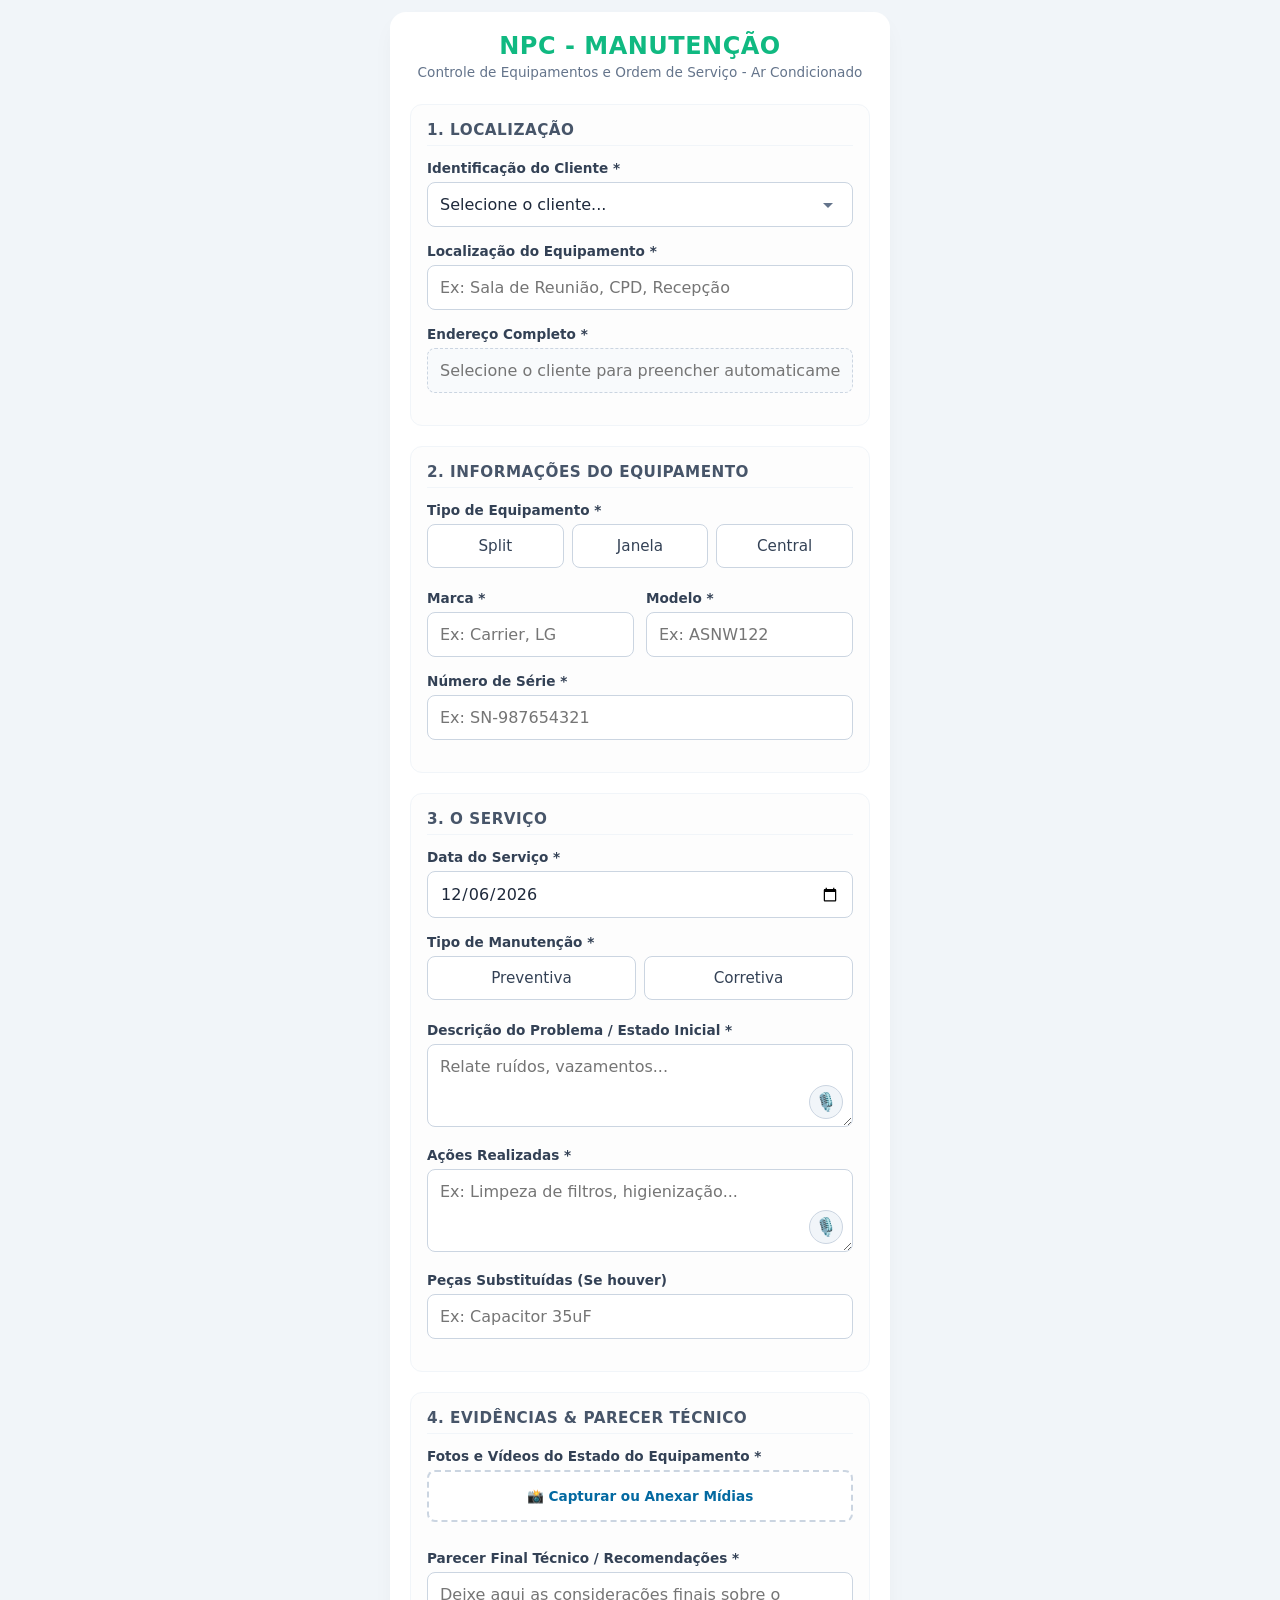
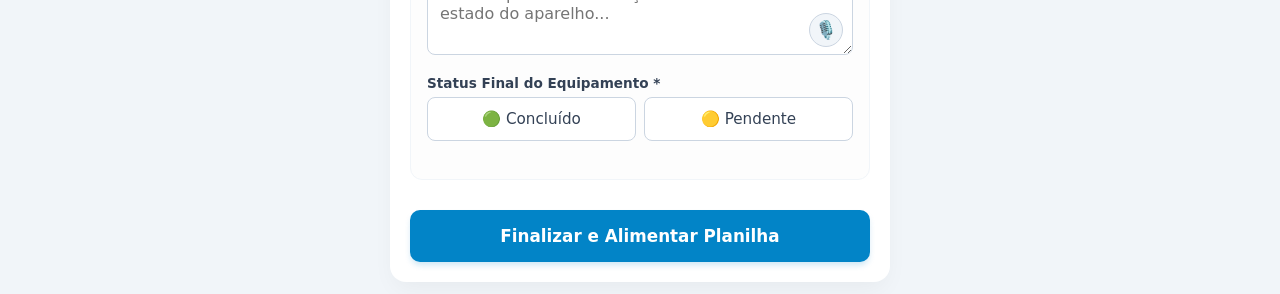
==== index.html @ de0bb4fc "Add files via upload" ====
<!DOCTYPE html>
<html lang="pt-BR">
<head>
    <meta charset="UTF-8">
    <meta name="viewport" content="width=device-width, initial-scale=1.0">
    <title>NPC - MANUTENÇÃO</title>
    <link rel="stylesheet" href="style.css">
</head>
<body>
    <div class="app-container">
        <header>
            <h1>NPC - MANUTENÇÃO</h1>
            <p>Controle de Equipamentos e Ordem de Serviço - Ar Condicionado</p>
        </header>

        <form id="form-manutencao" novalidate>
            
            <div class="form-section">
                <h2>1. Localização</h2>
                
                <div class="input-group">
                    <label for="cliente">Identificação do Cliente *</label>
                    <select id="cliente" required>
                        <option value="" disabled selected>Selecione o cliente...</option>
                        <option value="MATRIZ">MATRIZ</option>
                        <option value="LIFE">LIFE</option>
                        <option value="SUL">SUL</option>
                    </select>
                    <span class="error-message">Por favor, selecione uma das opções de cliente.</span>
                </div>

                <div class="input-group">
                    <label for="localizacao_aparelho">Localização do Equipamento *</label>
                    <input type="text" id="localizacao_aparelho" required placeholder="Ex: Sala de Reunião, CPD, Recepção">
                    <span class="error-message">Informe onde o equipamento está instalado.</span>
                </div>

                <div class="input-group">
                    <label for="endereco">Endereço Completo *</label>
                    <input type="text" id="endereco" required readonly placeholder="Selecione o cliente para preencher automaticamente">
                </div>
            </div>

            <div class="form-section">
                <h2>2. Informações do Equipamento</h2>

                <div class="input-group">
                    <label>Tipo de Equipamento *</label>
                    <div class="radio-tile-group">
                        <label class="radio-tile">
                            <input type="radio" name="tipo_equipamento" value="Split" required>
                            <span class="radio-label">Split</span>
                        </label>
                        <label class="radio-tile">
                            <input type="radio" name="tipo_equipamento" value="Janela">
                            <span class="radio-label">Janela</span>
                        </label>
                        <label class="radio-tile">
                            <input type="radio" name="tipo_equipamento" value="Central">
                            <span class="radio-label">Central</span>
                        </label>
                    </div>
                </div>

                <div class="form-row">
                    <div class="input-group">
                        <label for="marca">Marca *</label>
                        <input type="text" id="marca" required placeholder="Ex: Carrier, LG">
                    </div>
                    <div class="input-group">
                        <label for="modelo">Modelo *</label>
                        <input type="text" id="modelo" required placeholder="Ex: ASNW122">
                    </div>
                </div>

                <div class="input-group">
                    <label for="numero_serie">Número de Série *</label>
                    <input type="text" id="numero_serie" required placeholder="Ex: SN-987654321">
                </div>
            </div>

            <div class="form-section">
                <h2>3. O Serviço</h2>

                <div class="form-row">
                    <div class="input-group">
                        <label for="data_manutencao">Data do Serviço *</label>
                        <input type="date" id="data_manutencao" required>
                    </div>
                </div>

                <div class="input-group">
                    <label>Tipo de Manutenção *</label>
                    <div class="radio-tile-group">
                        <label class="radio-tile">
                            <input type="radio" name="tipo_manutencao" value="Preventiva" required>
                            <span class="radio-label">Preventiva</span>
                        </label>
                        <label class="radio-tile">
                            <input type="radio" name="tipo_manutencao" value="Corretiva">
                            <span class="radio-label">Corretiva</span>
                        </label>
                    </div>
                </div>

                <div class="input-group">
                    <label for="descricao_problema">Descrição do Problema / Estado Inicial *</label>
                    <div class="textarea-voice-wrapper">
                        <textarea id="descricao_problema" rows="3" required placeholder="Relate ruídos, vazamentos..."></textarea>
                        <button type="button" class="btn-voice" data-target="descricao_problema" title="Digitar por voz">🎙️</button>
                    </div>
                </div>

                <div class="input-group">
                    <label for="acoes_realizadas">Ações Realizadas *</label>
                    <div class="textarea-voice-wrapper">
                        <textarea id="acoes_realizadas" rows="3" required placeholder="Ex: Limpeza de filtros, higienização..."></textarea>
                        <button type="button" class="btn-voice" data-target="acoes_realizadas" title="Digitar por voz">🎙️</button>
                    </div>
                </div>

                <div class="input-group">
                    <label for="pecas_substituidas">Peças Substituídas (Se houver)</label>
                    <input type="text" id="pecas_substituidas" placeholder="Ex: Capacitor 35uF">
                </div>
            </div>

            <div class="form-section">
                <h2>4. Evidências & Parecer Técnico</h2>

                <div class="input-group">
                    <label>Fotos e Vídeos do Estado do Equipamento *</label>
                    <div class="upload-container">
                        <label for="arquivos_midia" class="btn-upload-design">
                            <span>📸 Capturar ou Anexar Mídias</span>
                        </label>
                        <input type="file" id="arquivos_midia" accept="image/*,video/*" multiple class="hidden">
                    </div>
                    <div id="galeria-preview" class="grid-galeria"></div>
                </div>

                <div class="input-group">
                    <label for="parecer_final">Parecer Final Técnico / Recomendações *</label>
                    <div class="textarea-voice-wrapper">
                        <textarea id="parecer_final" rows="3" required placeholder="Deixe aqui as considerações finais sobre o estado do aparelho..."></textarea>
                        <button type="button" class="btn-voice" data-target="parecer_final" title="Digitar por voz">🎙️</button>
                    </div>
                </div>

                <div class="input-group">
                    <label>Status Final do Equipamento *</label>
                    <div class="radio-tile-group">
                        <label class="radio-tile status-concluido">
                            <input type="radio" name="status_servico" value="Concluido" required>
                            <span class="radio-label">🟢 Concluído</span>
                        </label>
                        <label class="radio-tile status-pendente">
                            <input type="radio" name="status_servico" value="Pendente">
                            <span class="radio-label">🟡 Pendente</span>
                        </label>
                    </div>
                </div>
            </div>

            <button type="submit" class="btn-submit" id="btn-finalizar">Finalizar e Alimentar Planilha</button>
        </form>
    </div>

    <script src="script.js"></script>
</body>
</html>
---- style.css ----
:root {
    --primary: #0284c7;
    --primary-dark: #0369a1;
    --bg-app: #f1f5f9;
    --bg-card: #ffffff;
    --text-main: #1e293b;
    --text-muted: #64748b;
    --border: #cbd5e1;
    --error: #ef4444;
    --success: #22c55e;
    --warning: #eab308;
}

* {
    box-sizing: border-box;
    margin: 0;
    padding: 0;
    font-family: -apple-system, system-ui, sans-serif;
}

body {
    background-color: var(--bg-app);
    color: var(--text-main);
    padding: 12px;
    display: flex;
    justify-content: center;
}

.app-container {
    width: 100%;
    max-width: 500px;
    background: var(--bg-card);
    border-radius: 16px;
    padding: 20px;
    box-shadow: 0 10px 25px -5px rgba(0, 0, 0, 0.05);
}

header {
    margin-bottom: 24px;
    text-align: center;
}

header h1 {
    font-size: 1.5rem;
    color: #10b981; /* Verde menta/esmeralda conforme logo do app */
    font-weight: bold;
    letter-spacing: 0.5px;
}

header p {
    font-size: 0.85rem;
    color: var(--text-muted);
    margin-top: 4px;
}

.form-section {
    background: #fdfdfd;
    border: 1px solid #f1f5f9;
    border-radius: 12px;
    padding: 16px;
    margin-bottom: 20px;
    box-shadow: inset 0 0 2px rgba(0,0,0,0.01);
}

.form-section h2 {
    font-size: 0.95rem;
    text-transform: uppercase;
    letter-spacing: 0.5px;
    color: #475569;
    margin-bottom: 14px;
    border-bottom: 1px solid #f1f5f9;
    padding-bottom: 6px;
}

.media-sub-section {
    margin-top: 15px;
    padding: 12px;
    background: #f8fafc;
    border-radius: 8px;
    border: 1px solid #e2e8f0;
}

.input-group {
    margin-bottom: 16px;
    position: relative;
}

.form-row {
    display: flex;
    gap: 12px;
}

.form-row .input-group {
    flex: 1;
}

label {
    display: block;
    font-size: 0.85rem;
    font-weight: 600;
    margin-bottom: 6px;
    color: #334155;
}

input[type="text"], input[type="date"], textarea, select {
    width: 100%;
    padding: 12px;
    border: 1.5px solid var(--border);
    border-radius: 8px;
    font-size: 1rem;
    color: var(--text-main);
    background: #fff;
    transition: all 0.2s;
}

input:focus, textarea:focus, select:focus {
    outline: none;
    border-color: var(--primary);
    box-shadow: 0 0 0 3px rgba(2, 132, 199, 0.15);
}

/* Estilização limpa do Dropdown (Select) */
select {
    appearance: none;
    -webkit-appearance: none;
    -moz-appearance: none;
    background-image: url("data:image/svg+xml;utf8,<svg fill='%2364748b' height='24' viewBox='0 0 24 24' width='24' xmlns='http://www.w3.org/2000/svg'><path d='M7 10l5 5 5-5z'/></svg>");
    background-repeat: no-repeat;
    background-position: right 12px center;
    cursor: pointer;
}

/* Campo Especial de Endereço Automático */
#endereco[readonly] {
    background-color: #f8fafc;
    color: #64748b;
    cursor: not-allowed;
    border-style: dashed;
}

/* Caixa com botão de voz embutido */
.textarea-voice-wrapper {
    position: relative;
    width: 100%;
}

.textarea-voice-wrapper textarea {
    padding-right: 45px;
}

.btn-voice {
    position: absolute;
    right: 10px;
    bottom: 12px;
    background: #f1f5f9;
    border: 1px solid var(--border);
    border-radius: 50%;
    width: 34px;
    height: 34px;
    display: flex;
    align-items: center;
    justify-content: center;
    cursor: pointer;
    font-size: 1.1rem;
    transition: all 0.2s;
}

.btn-voice.listening {
    background: var(--error);
    color: white;
    animation: pulse 1.5s infinite;
    border-color: var(--error);
}

@keyframes pulse {
    0% { transform: scale(1); box-shadow: 0 0 0 0 rgba(239, 68, 68, 0.4); }
    70% { transform: scale(1.05); box-shadow: 0 0 0 6px rgba(239, 68, 68, 0); }
    100% { transform: scale(1); box-shadow: 0 0 0 0 rgba(239, 68, 68, 0); }
}

/* Radio Tiles Mobile (Grid Quadrada) */
.radio-tile-group {
    display: flex;
    gap: 8px;
    width: 100%;
}

.radio-tile {
    position: relative;
    flex: 1;
    cursor: pointer;
}

.radio-tile input {
    position: absolute;
    opacity: 0;
}

.radio-label {
    display: flex;
    align-items: center;
    justify-content: center;
    padding: 12px;
    border: 1.5px solid var(--border);
    border-radius: 8px;
    font-size: 0.95rem;
    font-weight: 500;
    text-align: center;
    background: white;
    transition: all 0.2s;
}

.radio-tile input:checked + .radio-label {
    background: rgba(2, 132, 199, 0.08);
    border-color: var(--primary);
    color: var(--primary-dark);
    font-weight: 600;
}

.status-concluido input:checked + .radio-label {
    background: rgba(34, 197, 94, 0.1);
    border-color: var(--success);
    color: #166534;
}

.status-pendente input:checked + .radio-label {
    background: rgba(234, 179, 8, 0.1);
    border-color: var(--warning);
    color: #854d0e;
}

/* Controles de Áudio do Relato Geral */
.audio-controls {
    display: flex;
    gap: 8px;
}

.btn-media {
    flex: 1;
    padding: 10px;
    border: none;
    border-radius: 6px;
    font-weight: 600;
    cursor: pointer;
}

.btn-media-primary { background: #e2e8f0; color: #334155; }
.btn-media-danger { background: #fef2f2; color: var(--error); }
.btn-media:disabled { opacity: 0.4; cursor: not-allowed; }

/* Galeria de Evidências */
.btn-upload-design {
    display: block;
    width: 100%;
    padding: 16px;
    background: #fff;
    border: 2px dashed var(--border);
    border-radius: 8px;
    text-align: center;
    cursor: pointer;
    font-weight: 600;
    color: var(--primary-dark);
}

.grid-galeria {
    display: grid;
    grid-template-columns: repeat(3, 1fr);
    gap: 8px;
    margin-top: 12px;
}

.item-midia-preview {
    position: relative;
    aspect-ratio: 1;
    border-radius: 6px;
    overflow: hidden;
    border: 1px solid var(--border);
    background: #000;
}

.item-midia-preview img, .item-midia-preview video {
    width: 100%;
    height: 100%;
    object-fit: cover;
}

.btn-remover-midia {
    position: absolute;
    top: 4px;
    right: 4px;
    background: rgba(239, 68, 68, 0.9);
    color: white;
    border: none;
    border-radius: 50%;
    width: 20px;
    height: 20px;
    font-size: 0.7rem;
    cursor: pointer;
    display: flex;
    align-items: center;
    justify-content: center;
}

/* Ocultação e Controle de Erros */
.hidden { display: none !important; }

.preview-box {
    margin-top: 10px;
    background: white;
    padding: 8px;
    border-radius: 6px;
    border: 1px solid var(--border);
}

.preview-box p { font-size: 0.75rem; color: var(--text-muted); margin-bottom: 4px; }
audio { width: 100%; }

.input-group.invalid input, .input-group.invalid textarea, .input-group.invalid select { border-color: var(--error); }
.input-group.invalid .radio-label, .input-group.invalid .btn-upload-design { border-color: var(--error); }
.error-message { display: none; color: var(--error); font-size: 0.75rem; margin-top: 4px; font-weight: 500; }
.input-group.invalid .error-message { display: block; }

/* Botão Concluir */
.btn-submit {
    width: 100%;
    padding: 16px;
    background: var(--primary);
    color: white;
    border: none;
    border-radius: 10px;
    font-size: 1.05rem;
    font-weight: bold;
    cursor: pointer;
    box-shadow: 0 4px 6px -1px rgba(2, 132, 199, 0.2);
    margin-top: 10px;
}

.btn-submit:active { background: var(--primary-dark); }
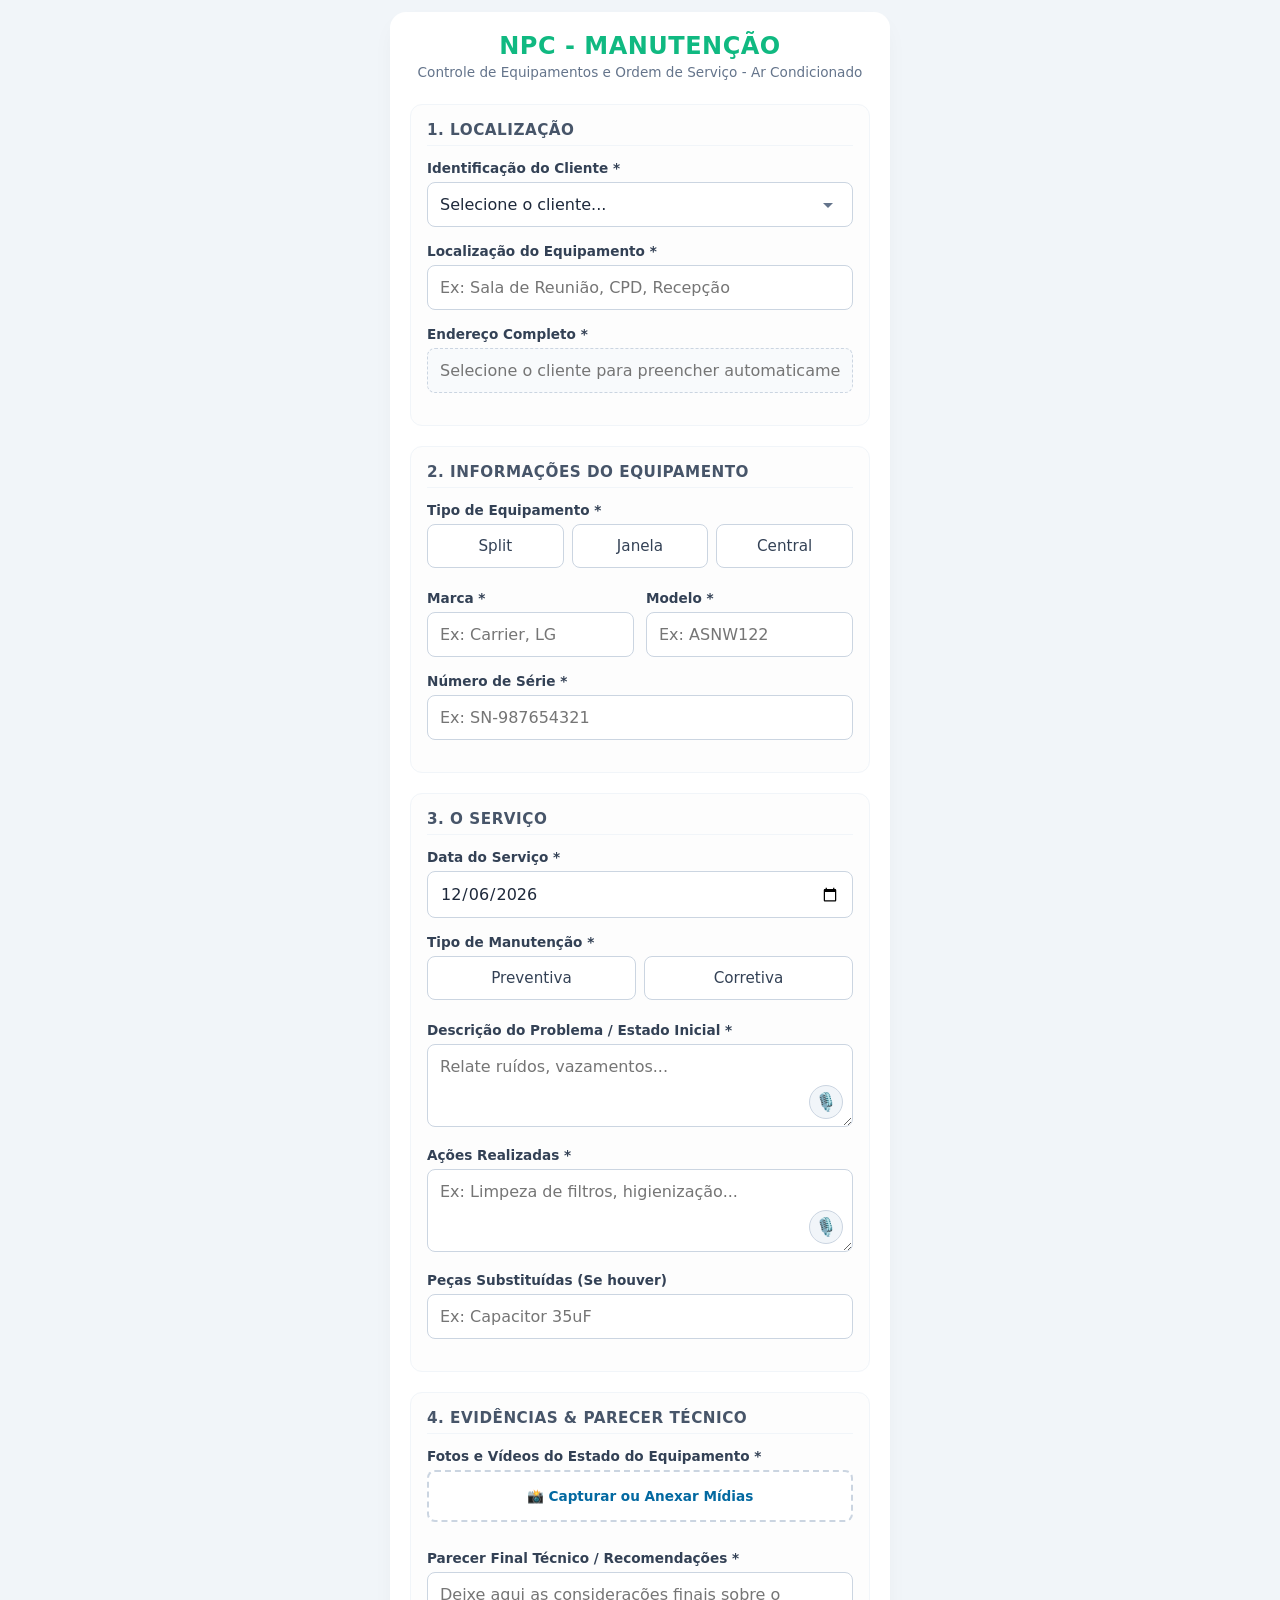
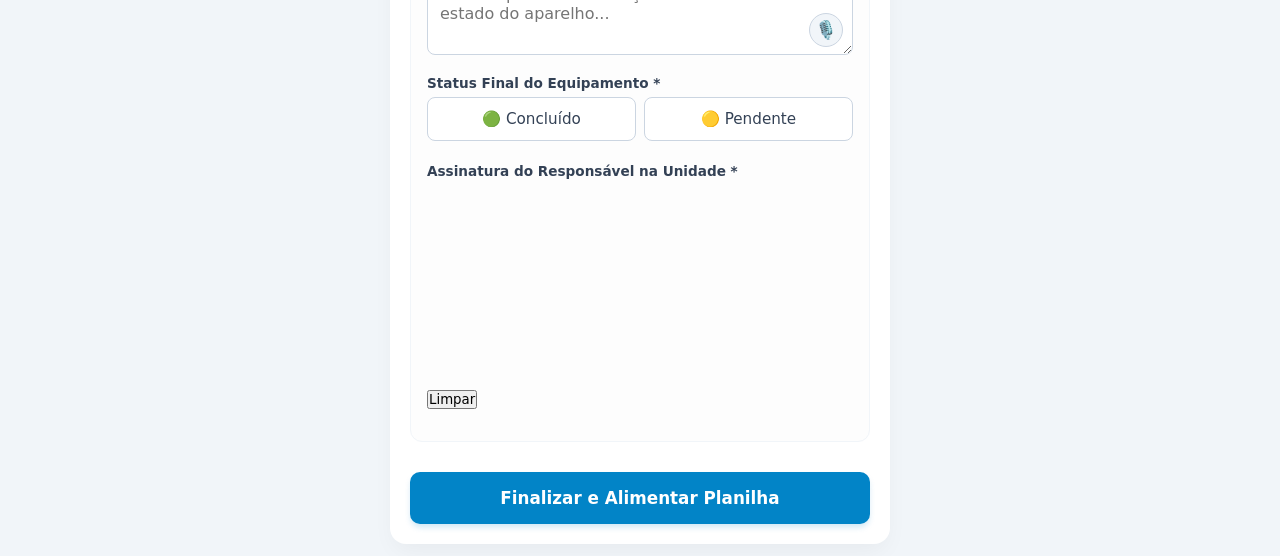
==== commit 738dbec2: "Update index.html" ====
--- a/index.html
+++ b/index.html
@@ -74,7 +74,7 @@
                 </div>
 
                 <div class="input-group">
-                    <label for="numero_serie">Número de Série *</label>
+                    <label Disorder for="numero_serie">Número de Série *</label>
                     <input type="text" id="numero_serie" required placeholder="Ex: SN-987654321">
                 </div>
             </div>
@@ -160,6 +160,16 @@
                         </label>
                     </div>
                 </div>
+
+                <div class="input-group">
+                    <label>Assinatura do Responsável na Unidade *</label>
+                    <div class="signature-container">
+                        <canvas id="canvas-assinatura" width="500" height="200"></canvas>
+                        <button type="button" id="btn-limpar-assinatura">Limpar</button>
+                    </div>
+                    <input type="hidden" id="assinatura_base64" name="assinatura_base64" required>
+                    <span class="error-message" id="erro-assinatura" style="display:none; color: var(--error);">Por favor, colha a assinatura do responsável.</span>
+                </div>
             </div>
 
             <button type="submit" class="btn-submit" id="btn-finalizar">Finalizar e Alimentar Planilha</button>
@@ -168,4 +178,4 @@
 
     <script src="script.js"></script>
 </body>
-</html>+</html>
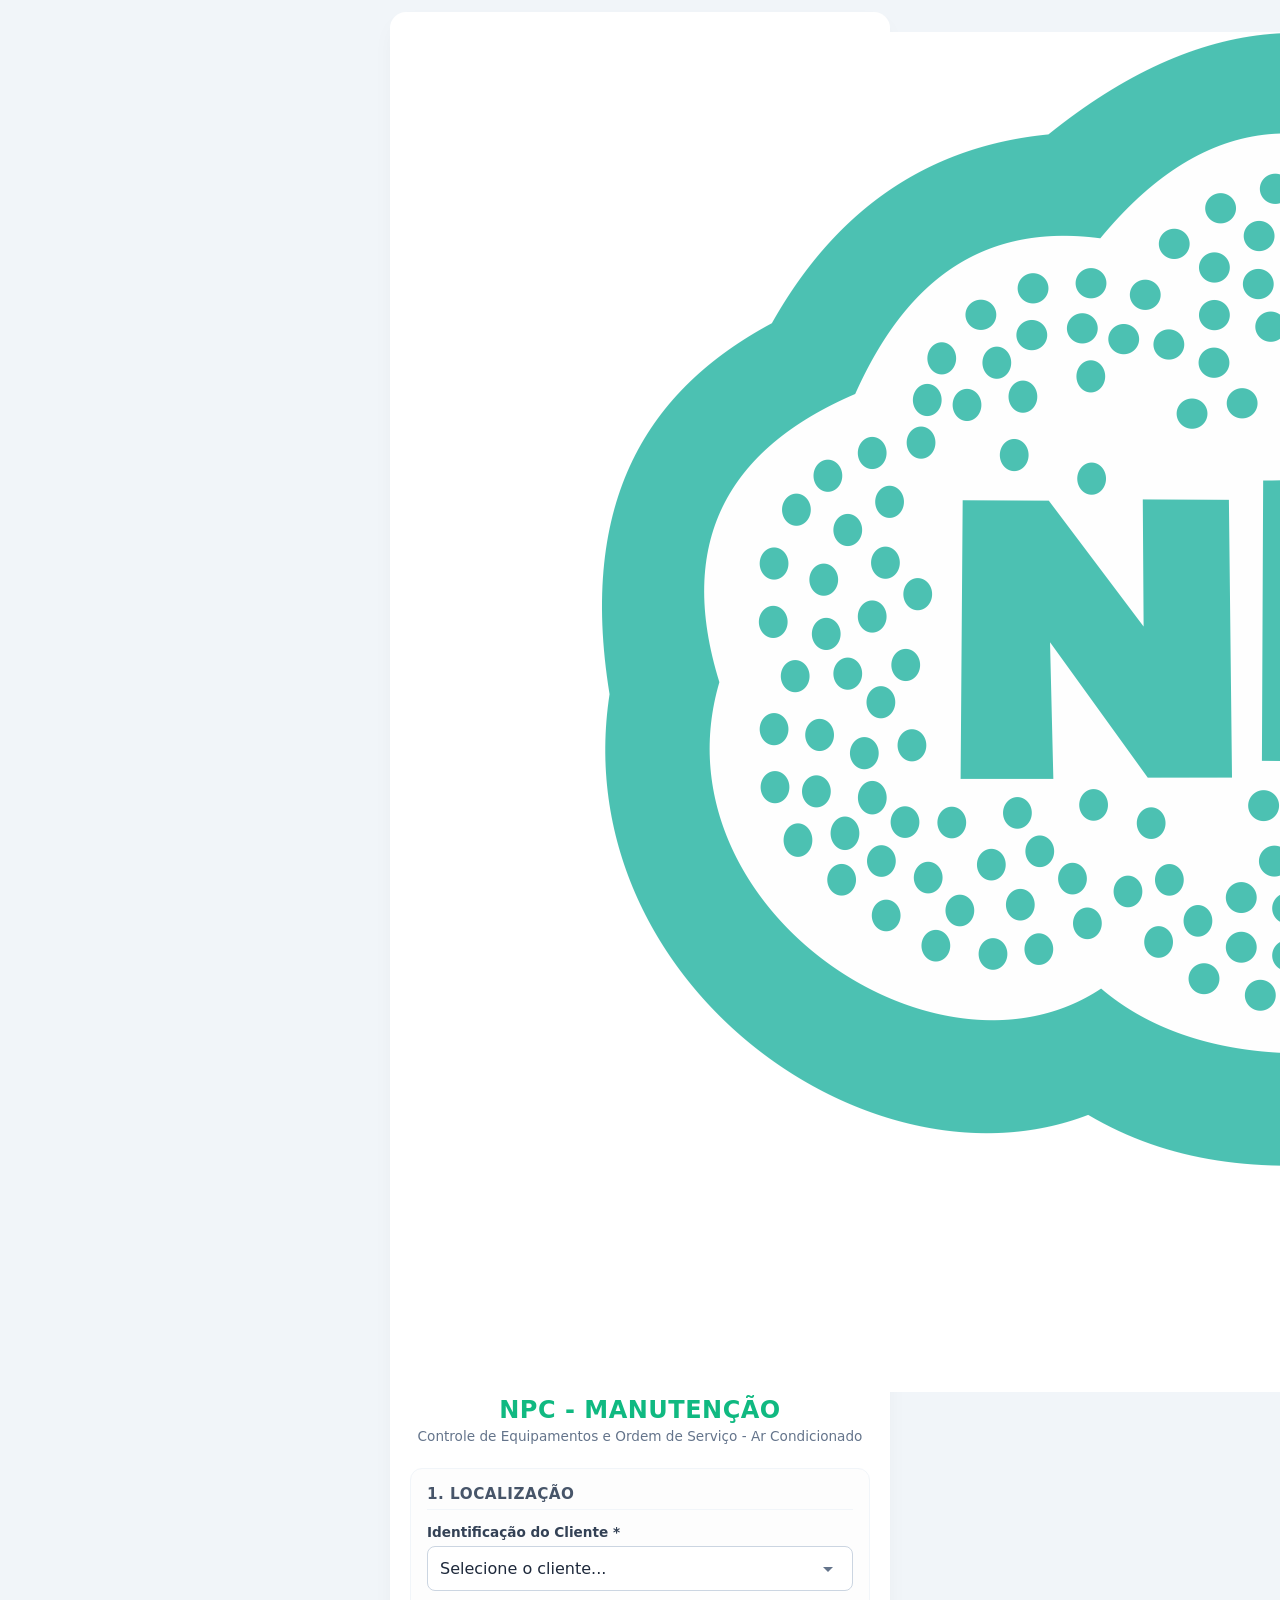
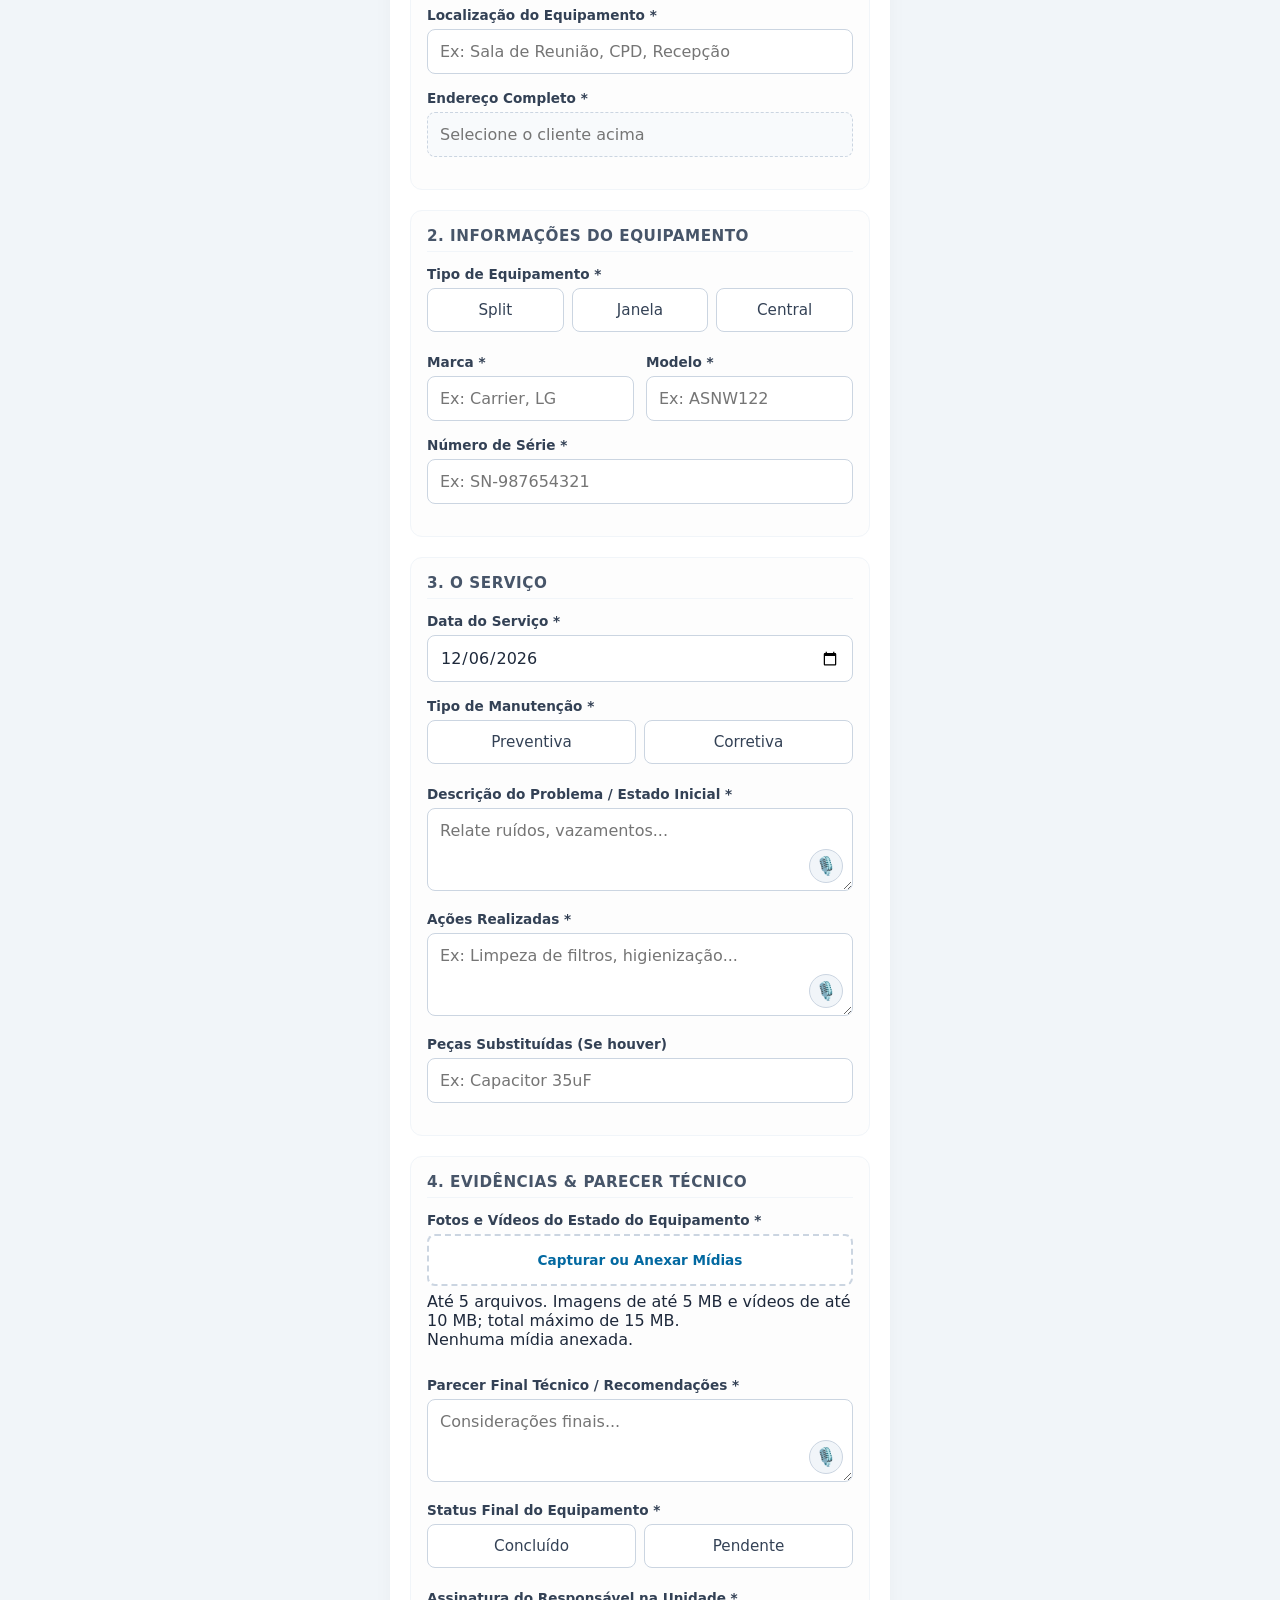
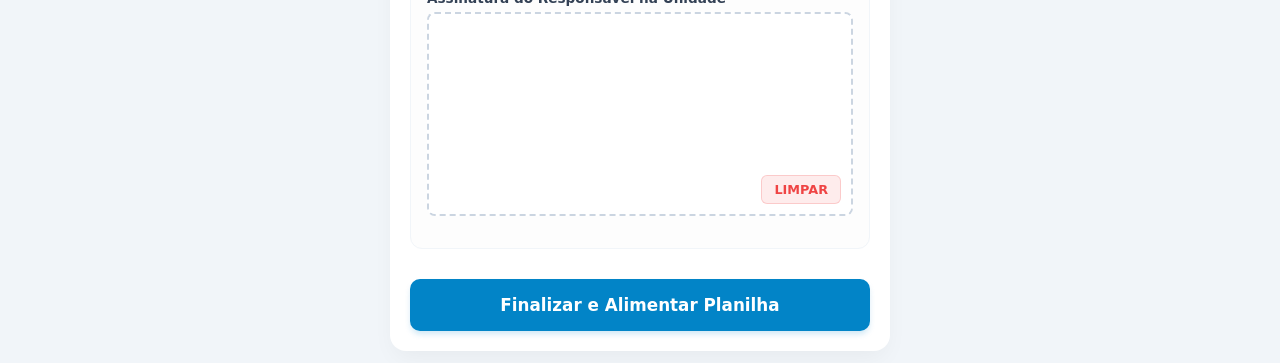
==== commit debf3b26: "Update index.html" ====
--- a/index.html
+++ b/index.html
@@ -9,43 +9,46 @@
 <body>
     <div class="app-container">
         <header>
+            <img class="brand-logo" src="logo-marca.png" alt="NPC Neuropsicocentro">
             <h1>NPC - MANUTENÇÃO</h1>
             <p>Controle de Equipamentos e Ordem de Serviço - Ar Condicionado</p>
         </header>
 
         <form id="form-manutencao" novalidate>
             
-            <div class="form-section">
-                <h2>1. Localização</h2>
+            <!-- SEÇÃO 1: LOCALIZAÇÃO -->
+            <div class="form-section">
+                <h2>1. LOCALIZAÇÃO</h2>
                 
                 <div class="input-group">
-                    <label for="cliente">Identificação do Cliente *</label>
-                    <select id="cliente" required>
+                    <label for="cliente">Identificação do Cliente <span class="required">*</span></label>
+                    <select id="cliente" name="cliente" required>
                         <option value="" disabled selected>Selecione o cliente...</option>
                         <option value="MATRIZ">MATRIZ</option>
                         <option value="LIFE">LIFE</option>
                         <option value="SUL">SUL</option>
                     </select>
-                    <span class="error-message">Por favor, selecione uma das opções de cliente.</span>
-                </div>
-
-                <div class="input-group">
-                    <label for="localizacao_aparelho">Localização do Equipamento *</label>
-                    <input type="text" id="localizacao_aparelho" required placeholder="Ex: Sala de Reunião, CPD, Recepção">
-                    <span class="error-message">Informe onde o equipamento está instalado.</span>
-                </div>
-
-                <div class="input-group">
-                    <label for="endereco">Endereço Completo *</label>
-                    <input type="text" id="endereco" required readonly placeholder="Selecione o cliente para preencher automaticamente">
-                </div>
-            </div>
-
-            <div class="form-section">
-                <h2>2. Informações do Equipamento</h2>
-
-                <div class="input-group">
-                    <label>Tipo de Equipamento *</label>
+                    <span class="error-message">Selecione o cliente.</span>
+                </div>
+
+                <div class="input-group">
+                    <label for="localizacao_aparelho">Localização do Equipamento <span class="required">*</span></label>
+                    <input type="text" id="localizacao_aparelho" name="localizacao_aparelho" required maxlength="120" placeholder="Ex: Sala de Reunião, CPD, Recepção">
+                    <span class="error-message">Informe a localização interna.</span>
+                </div>
+
+                <div class="input-group">
+                    <label for="endereco">Endereço Completo <span class="required">*</span></label>
+                    <input type="text" id="endereco" name="endereco" required readonly placeholder="Selecione o cliente acima">
+                </div>
+            </div>
+
+            <!-- SEÇÃO 2: INFORMAÇÕES DO EQUIPAMENTO -->
+            <div class="form-section">
+                <h2>2. INFORMAÇÕES DO EQUIPAMENTO</h2>
+
+                <div class="input-group">
+                    <label>Tipo de Equipamento <span class="required">*</span></label>
                     <div class="radio-tile-group">
                         <label class="radio-tile">
                             <input type="radio" name="tipo_equipamento" value="Split" required>
@@ -60,37 +63,41 @@
                             <span class="radio-label">Central</span>
                         </label>
                     </div>
+                    <span class="error-message">Selecione o tipo.</span>
                 </div>
 
                 <div class="form-row">
                     <div class="input-group">
-                        <label for="marca">Marca *</label>
-                        <input type="text" id="marca" required placeholder="Ex: Carrier, LG">
+                        <label for="marca">Marca <span class="required">*</span></label>
+                        <input type="text" id="marca" name="marca" required maxlength="80" placeholder="Ex: Carrier, LG">
+                        <span class="error-message">Informe a marca.</span>
                     </div>
                     <div class="input-group">
-                        <label for="modelo">Modelo *</label>
-                        <input type="text" id="modelo" required placeholder="Ex: ASNW122">
-                    </div>
-                </div>
-
-                <div class="input-group">
-                    <label Disorder for="numero_serie">Número de Série *</label>
-                    <input type="text" id="numero_serie" required placeholder="Ex: SN-987654321">
-                </div>
-            </div>
-
-            <div class="form-section">
-                <h2>3. O Serviço</h2>
-
-                <div class="form-row">
-                    <div class="input-group">
-                        <label for="data_manutencao">Data do Serviço *</label>
-                        <input type="date" id="data_manutencao" required>
-                    </div>
-                </div>
-
-                <div class="input-group">
-                    <label>Tipo de Manutenção *</label>
+                        <label for="modelo">Modelo <span class="required">*</span></label>
+                        <input type="text" id="modelo" name="modelo" required maxlength="100" placeholder="Ex: ASNW122">
+                        <span class="error-message">Informe o modelo.</span>
+                    </div>
+                </div>
+
+                <div class="input-group">
+                    <label for="numero_serie">Número de Série <span class="required">*</span></label>
+                    <input type="text" id="numero_serie" name="numero_serie" required maxlength="100" placeholder="Ex: SN-987654321">
+                    <span class="error-message">Informe o número de série.</span>
+                </div>
+            </div>
+
+            <!-- SEÇÃO 3: O SERVIÇO -->
+            <div class="form-section">
+                <h2>3. O SERVIÇO</h2>
+
+                <div class="input-group">
+                    <label for="data_manutencao">Data do Serviço <span class="required">*</span></label>
+                    <input type="date" id="data_manutencao" name="data_manutencao" required>
+                    <span class="error-message">Informe a data.</span>
+                </div>
+
+                <div class="input-group">
+                    <label>Tipo de Manutenção <span class="required">*</span></label>
                     <div class="radio-tile-group">
                         <label class="radio-tile">
                             <input type="radio" name="tipo_manutencao" value="Preventiva" required>
@@ -101,79 +108,119 @@
                             <span class="radio-label">Corretiva</span>
                         </label>
                     </div>
-                </div>
-
-                <div class="input-group">
-                    <label for="descricao_problema">Descrição do Problema / Estado Inicial *</label>
+                    <span class="error-message">Selecione o tipo de manutenção.</span>
+                </div>
+
+                <div class="input-group">
+                    <label for="descricao_problema">Descrição do Problema / Estado Inicial <span class="required">*</span></label>
                     <div class="textarea-voice-wrapper">
-                        <textarea id="descricao_problema" rows="3" required placeholder="Relate ruídos, vazamentos..."></textarea>
+                        <textarea id="descricao_problema" name="descricao_problema" rows="3" required maxlength="2000" placeholder="Relate ruídos, vazamentos..."></textarea>
                         <button type="button" class="btn-voice" data-target="descricao_problema" title="Digitar por voz">🎙️</button>
                     </div>
-                </div>
-
-                <div class="input-group">
-                    <label for="acoes_realizadas">Ações Realizadas *</label>
+                    <span class="error-message">Descreva o problema.</span>
+                </div>
+
+                <div class="input-group">
+                    <label for="acoes_realizadas">Ações Realizadas <span class="required">*</span></label>
                     <div class="textarea-voice-wrapper">
-                        <textarea id="acoes_realizadas" rows="3" required placeholder="Ex: Limpeza de filtros, higienização..."></textarea>
+                        <textarea id="acoes_realizadas" name="acoes_realizadas" rows="3" required maxlength="2000" placeholder="Ex: Limpeza de filtros, higienização..."></textarea>
                         <button type="button" class="btn-voice" data-target="acoes_realizadas" title="Digitar por voz">🎙️</button>
                     </div>
+                    <span class="error-message">Informe as ações realizadas.</span>
                 </div>
 
                 <div class="input-group">
                     <label for="pecas_substituidas">Peças Substituídas (Se houver)</label>
-                    <input type="text" id="pecas_substituidas" placeholder="Ex: Capacitor 35uF">
-                </div>
-            </div>
-
-            <div class="form-section">
-                <h2>4. Evidências & Parecer Técnico</h2>
-
-                <div class="input-group">
-                    <label>Fotos e Vídeos do Estado do Equipamento *</label>
+                    <input type="text" id="pecas_substituidas" name="pecas_substituidas" maxlength="500" placeholder="Ex: Capacitor 35uF">
+                </div>
+            </div>
+
+            <!-- SEÇÃO 4: EVIDÊNCIAS & PARECER TÉCNICO -->
+            <div class="form-section">
+                <h2>4. EVIDÊNCIAS & PARECER TÉCNICO</h2>
+
+                <div class="input-group">
+                    <label>Fotos e Vídeos do Estado do Equipamento <span class="required">*</span></label>
                     <div class="upload-container">
                         <label for="arquivos_midia" class="btn-upload-design">
-                            <span>📸 Capturar ou Anexar Mídias</span>
-                        </label>
-                        <input type="file" id="arquivos_midia" accept="image/*,video/*" multiple class="hidden">
-                    </div>
+                            <span>Capturar ou Anexar Mídias</span>
+                        </label>
+                        <input type="file" id="arquivos_midia" accept="image/jpeg,image/png,image/webp,video/mp4,video/webm" multiple class="hidden" aria-describedby="ajuda-midia">
+                    </div>
+                    <p id="ajuda-midia" class="field-help">Até 5 arquivos. Imagens de até 5 MB e vídeos de até 10 MB; total máximo de 15 MB.</p>
+                    <p id="media-count" class="field-help" aria-live="polite">Nenhuma mídia anexada.</p>
                     <div id="galeria-preview" class="grid-galeria"></div>
-                </div>
-
-                <div class="input-group">
-                    <label for="parecer_final">Parecer Final Técnico / Recomendações *</label>
+                    <span class="error-message">Anexe pelo menos uma foto/vídeo.</span>
+                </div>
+
+                <div class="input-group">
+                    <label for="parecer_final">Parecer Final Técnico / Recomendações <span class="required">*</span></label>
                     <div class="textarea-voice-wrapper">
-                        <textarea id="parecer_final" rows="3" required placeholder="Deixe aqui as considerações finais sobre o estado do aparelho..."></textarea>
+                        <textarea id="parecer_final" name="parecer_final" rows="3" required maxlength="2000" placeholder="Considerações finais..."></textarea>
                         <button type="button" class="btn-voice" data-target="parecer_final" title="Digitar por voz">🎙️</button>
                     </div>
-                </div>
-
-                <div class="input-group">
-                    <label>Status Final do Equipamento *</label>
+                    <span class="error-message">Informe o parecer técnico.</span>
+                </div>
+
+                <div class="input-group">
+                    <label>Status Final do Equipamento <span class="required">*</span></label>
                     <div class="radio-tile-group">
                         <label class="radio-tile status-concluido">
                             <input type="radio" name="status_servico" value="Concluido" required>
-                            <span class="radio-label">🟢 Concluído</span>
+                            <span class="radio-label">Concluído</span>
                         </label>
                         <label class="radio-tile status-pendente">
                             <input type="radio" name="status_servico" value="Pendente">
-                            <span class="radio-label">🟡 Pendente</span>
-                        </label>
-                    </div>
-                </div>
-
-                <div class="input-group">
-                    <label>Assinatura do Responsável na Unidade *</label>
+                            <span class="radio-label">Pendente</span>
+                        </label>
+                    </div>
+                    <span class="error-message">Selecione o status final.</span>
+                </div>
+
+                <div class="input-group">
+                    <label>Assinatura do Responsável na Unidade <span class="required">*</span></label>
                     <div class="signature-container">
-                        <canvas id="canvas-assinatura" width="500" height="200"></canvas>
-                        <button type="button" id="btn-limpar-assinatura">Limpar</button>
+                        <canvas id="canvas-assinatura"></canvas>
+                        <button type="button" id="btn-limpar-assinatura">LIMPAR</button>
                     </div>
                     <input type="hidden" id="assinatura_base64" name="assinatura_base64" required>
-                    <span class="error-message" id="erro-assinatura" style="display:none; color: var(--error);">Por favor, colha a assinatura do responsável.</span>
-                </div>
-            </div>
-
-            <button type="submit" class="btn-submit" id="btn-finalizar">Finalizar e Alimentar Planilha</button>
+                    <span class="error-message" id="erro-assinatura" style="display:none;">Colha a assinatura do responsável.</span>
+                </div>
+            </div>
+
+            <button type="submit" class="btn-submit" id="btn-finalizar">
+                <span class="btn-text">Finalizar e Alimentar Planilha</span>
+                <span class="btn-spinner hidden" aria-hidden="true"></span>
+            </button>
         </form>
+    </div>
+
+    <!-- Modais de Feedback -->
+    <div id="modal-confirmacao" class="modal hidden">
+        <div class="modal-content">
+            <h2>Confirmar Envio</h2>
+            <p>Deseja finalizar e enviar os dados para a planilha?</p>
+            <div class="modal-buttons">
+                <button type="button" class="btn-modal btn-modal-cancel" id="btn-cancelar-modal">Voltar</button>
+                <button type="button" class="btn-modal btn-modal-confirm" id="btn-confirmar-modal">Confirmar</button>
+            </div>
+        </div>
+    </div>
+
+    <div id="modal-sucesso" class="modal hidden">
+        <div class="modal-content">
+            <h2 style="color: var(--success);">✓ Sucesso!</h2>
+            <p>Dados enviados corretamente.</p>
+            <button type="button" class="btn-modal btn-modal-confirm" id="btn-fechar-sucesso">OK</button>
+        </div>
+    </div>
+
+    <div id="modal-erro" class="modal hidden" role="dialog" aria-modal="true" aria-labelledby="titulo-erro">
+        <div class="modal-content" tabindex="-1">
+            <h2 id="titulo-erro" style="color: var(--error);">Não foi possível enviar</h2>
+            <p id="modal-erro-mensagem" role="alert">Verifique sua conexão e tente novamente.</p>
+            <button type="button" class="btn-modal btn-modal-confirm" id="btn-fechar-erro">OK</button>
+        </div>
     </div>
 
     <script src="script.js"></script>
--- a/style.css
+++ b/style.css
@@ -335,4 +335,60 @@
     margin-top: 10px;
 }
 
-.btn-submit:active { background: var(--primary-dark); }+.btn-submit:active { background: var(--primary-dark); }
+/* =========================================================================
+   ESTILIZAÇÃO DO CAMPO DE ASSINATURA DIGITAL
+   ========================================================================= */
+
+/* Container que envolve o canvas */
+.signature-container {
+    border: 2px dashed var(--border) !important; /* Mantém consistência com o botão de upload */
+    background: #ffffff;
+    border-radius: 8px;
+    position: relative;
+    overflow: hidden;
+    transition: border-color 0.2s, box-shadow 0.2s;
+}
+
+/* Garante o comportamento visual de foco/interação no quadro de desenho */
+.signature-container:focus-within {
+    border-color: var(--primary) !important;
+    box-shadow: 0 0 0 3px rgba(2, 132, 199, 0.15);
+}
+
+/* Configurações de comportamento do Canvas */
+#canvas-assinatura {
+    width: 100%;
+    height: 200px;
+    display: block;
+    touch-action: none; /* Crucial: impede que a tela role no celular enquanto desenha */
+    cursor: crosshair;  
+    background-color: #ffffff;
+}
+
+/* Botão limpar posicionado de forma inteligente dentro do quadro */
+#btn-limpar-assinatura {
+    position: absolute;
+    bottom: 10px;
+    right: 10px;
+    background: rgba(239, 68, 68, 0.1); /* Vermelho sutil que combina com a paleta de erro */
+    color: var(--error);
+    border: 1px solid rgba(239, 68, 68, 0.2);
+    padding: 6px 12px;
+    border-radius: 6px;
+    font-size: 0.8rem;
+    font-weight: 600;
+    cursor: pointer;
+    transition: all 0.2s;
+}
+
+#btn-limpar-assinatura:hover {
+    background: var(--error);
+    color: #ffffff;
+}
+
+/* Integração com o sistema de validação padrão do formulário */
+.input-group.invalid .signature-container {
+    border-color: var(--error) !important;
+    background-color: #fff5f5; /* Feedback visual extra de erro */
+}
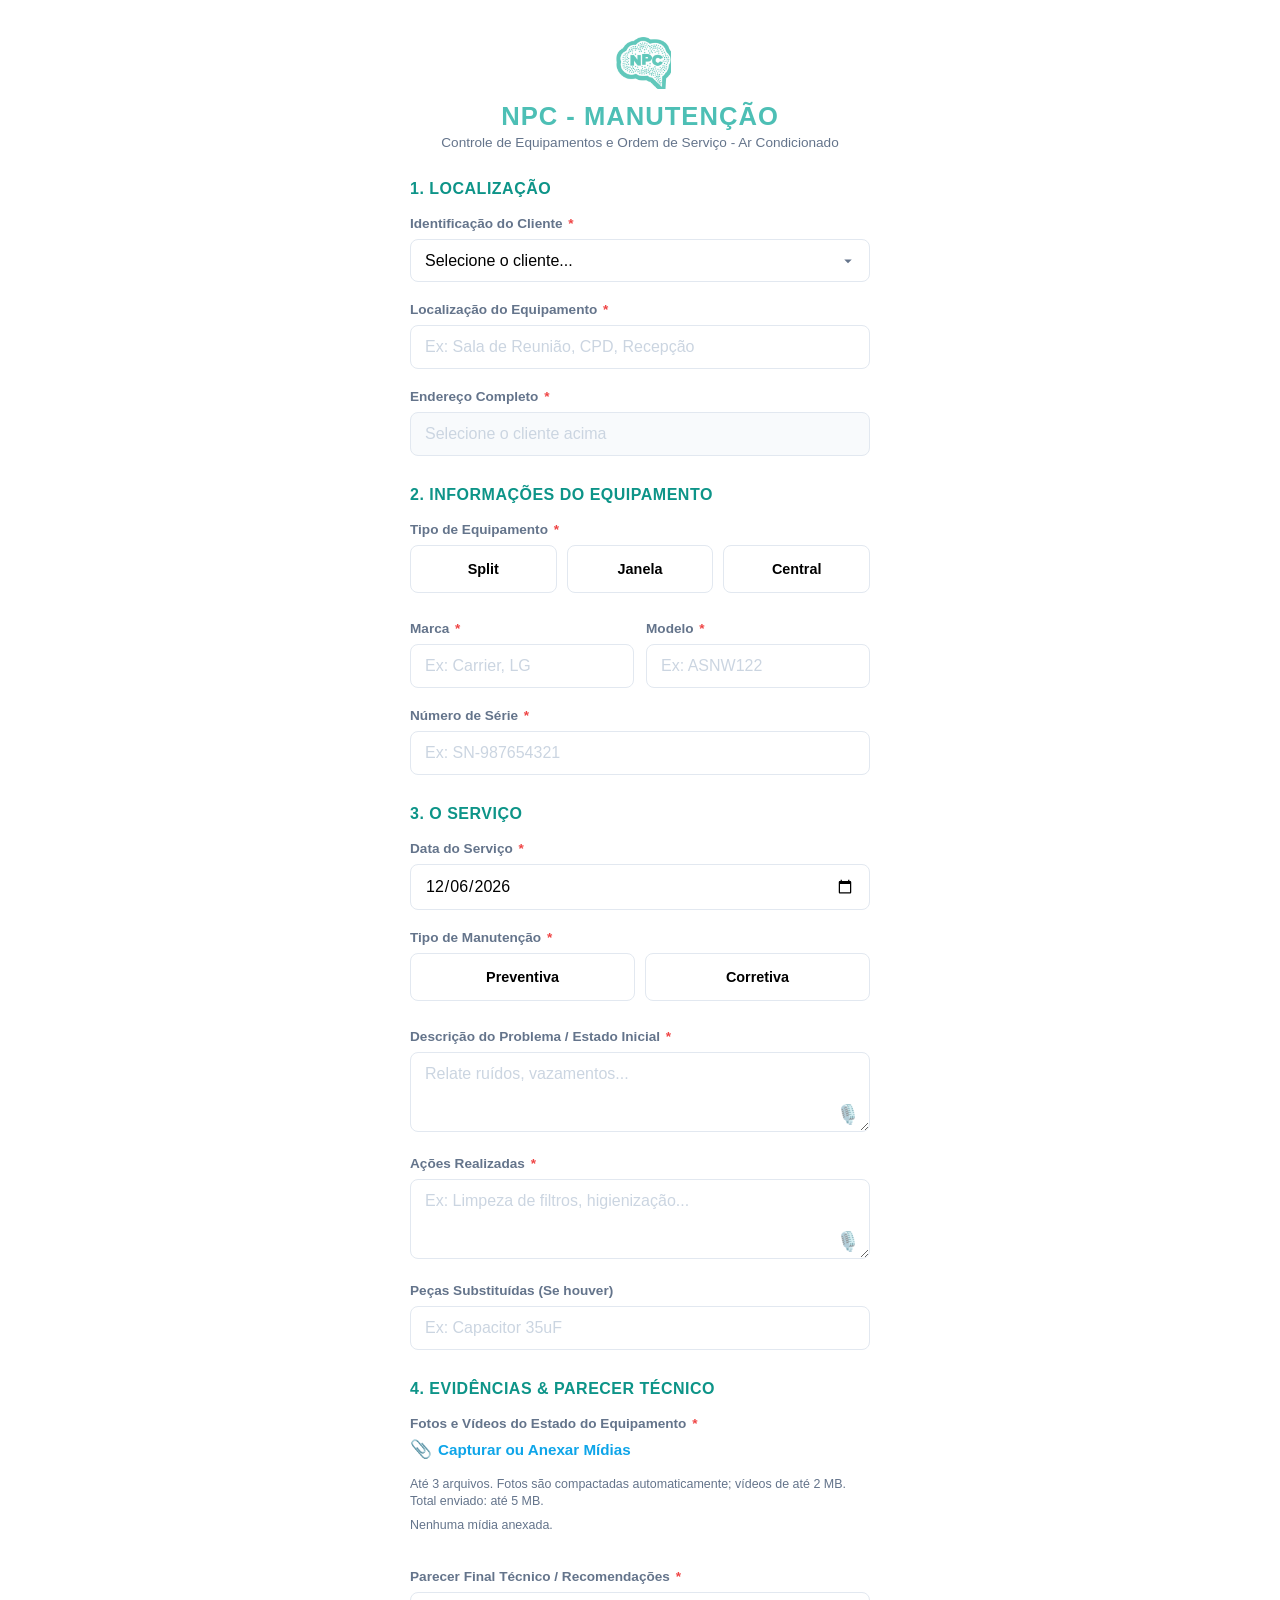
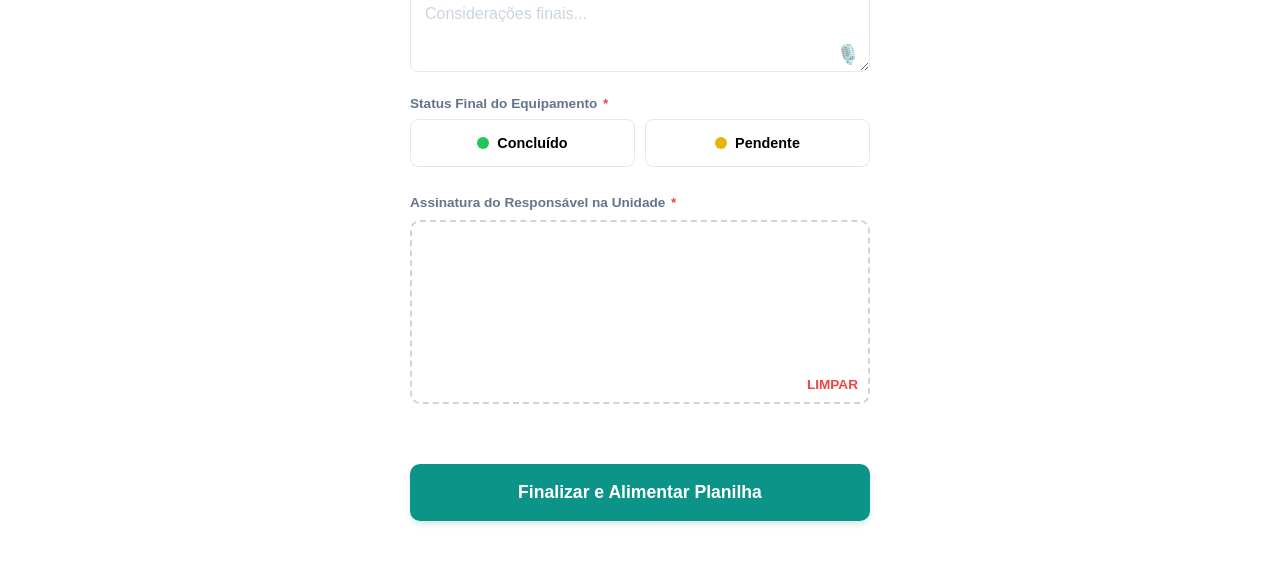
==== commit 0f449634: "Update index.html" ====
--- a/index.html
+++ b/index.html
@@ -147,7 +147,7 @@
                         </label>
                         <input type="file" id="arquivos_midia" accept="image/jpeg,image/png,image/webp,video/mp4,video/webm" multiple class="hidden" aria-describedby="ajuda-midia">
                     </div>
-                    <p id="ajuda-midia" class="field-help">Até 5 arquivos. Imagens de até 5 MB e vídeos de até 10 MB; total máximo de 15 MB.</p>
+                    <p id="ajuda-midia" class="field-help">Até 3 arquivos. Fotos são compactadas automaticamente; vídeos de até 2 MB. Total enviado: até 5 MB.</p>
                     <p id="media-count" class="field-help" aria-live="polite">Nenhuma mídia anexada.</p>
                     <div id="galeria-preview" class="grid-galeria"></div>
                     <span class="error-message">Anexe pelo menos uma foto/vídeo.</span>
--- a/style.css
+++ b/style.css
@@ -1,87 +1,89 @@
+.hidden { display: none !important; }
+
 :root {
-    --primary: #0284c7;
-    --primary-dark: #0369a1;
-    --bg-app: #f1f5f9;
+    --primary: #0d9488; /* Teal/Azul-petróleo conforme vídeo */
+    --primary-dark: #0f766e;
+    --header-green: #10b981; /* Verde do título principal */
+    --bg-app: #ffffff; /* Fundo branco sólido conforme vídeo */
     --bg-card: #ffffff;
     --text-main: #1e293b;
     --text-muted: #64748b;
-    --border: #cbd5e1;
+    --border: #e2e8f0;
     --error: #ef4444;
     --success: #22c55e;
     --warning: #eab308;
+    --transition: all 0.2s ease-in-out;
 }
 
 * {
     box-sizing: border-box;
     margin: 0;
     padding: 0;
-    font-family: -apple-system, system-ui, sans-serif;
+    font-family: 'Segoe UI', Roboto, Helvetica, Arial, sans-serif;
 }
 
 body {
     background-color: var(--bg-app);
     color: var(--text-main);
-    padding: 12px;
+    padding: 0;
     display: flex;
     justify-content: center;
+    min-height: 100vh;
 }
 
 .app-container {
     width: 100%;
     max-width: 500px;
     background: var(--bg-card);
-    border-radius: 16px;
     padding: 20px;
-    box-shadow: 0 10px 25px -5px rgba(0, 0, 0, 0.05);
 }
 
 header {
-    margin-bottom: 24px;
+    margin-bottom: 30px;
     text-align: center;
+    padding-top: 12px;
+}
+
+.brand-logo {
+    display: block;
+    width: 62px;
+    height: 62px;
+    margin: 0 auto 8px;
+    object-fit: contain;
+    opacity: 0.88;
 }
 
 header h1 {
-    font-size: 1.5rem;
-    color: #10b981; /* Verde menta/esmeralda conforme logo do app */
-    font-weight: bold;
-    letter-spacing: 0.5px;
+    font-size: 1.6rem;
+    color: #4dbfb5;
+    font-weight: 800;
+    letter-spacing: 1px;
+    margin-bottom: 4px;
 }
 
 header p {
     font-size: 0.85rem;
     color: var(--text-muted);
-    margin-top: 4px;
+    font-weight: 500;
 }
 
 .form-section {
-    background: #fdfdfd;
-    border: 1px solid #f1f5f9;
-    border-radius: 12px;
-    padding: 16px;
-    margin-bottom: 20px;
-    box-shadow: inset 0 0 2px rgba(0,0,0,0.01);
+    margin-bottom: 30px;
 }
 
 .form-section h2 {
-    font-size: 0.95rem;
+    font-size: 1rem;
     text-transform: uppercase;
     letter-spacing: 0.5px;
-    color: #475569;
-    margin-bottom: 14px;
-    border-bottom: 1px solid #f1f5f9;
-    padding-bottom: 6px;
-}
-
-.media-sub-section {
-    margin-top: 15px;
-    padding: 12px;
-    background: #f8fafc;
-    border-radius: 8px;
-    border: 1px solid #e2e8f0;
+    color: var(--primary);
+    margin-bottom: 18px;
+    font-weight: 700;
+    display: flex;
+    align-items: center;
 }
 
 .input-group {
-    margin-bottom: 16px;
+    margin-bottom: 20px;
     position: relative;
 }
 
@@ -98,90 +100,62 @@
     display: block;
     font-size: 0.85rem;
     font-weight: 600;
-    margin-bottom: 6px;
-    color: #334155;
-}
-
-input[type="text"], input[type="date"], textarea, select {
-    width: 100%;
-    padding: 12px;
+    margin-bottom: 8px;
+    color: var(--text-muted);
+}
+
+label span.required {
+    color: var(--error);
+    margin-left: 2px;
+}
+
+input[type="text"],
+input[type="date"],
+textarea,
+select {
+    width: 100%;
+    padding: 12px 14px;
     border: 1.5px solid var(--border);
     border-radius: 8px;
     font-size: 1rem;
-    color: var(--text-main);
+    color: #000;
     background: #fff;
-    transition: all 0.2s;
-}
-
-input:focus, textarea:focus, select:focus {
+    transition: var(--transition);
+}
+
+input::placeholder,
+textarea::placeholder {
+    color: #cbd5e1;
+}
+
+input:focus,
+textarea:focus,
+select:focus {
     outline: none;
     border-color: var(--primary);
-    box-shadow: 0 0 0 3px rgba(2, 132, 199, 0.15);
-}
-
-/* Estilização limpa do Dropdown (Select) */
+    box-shadow: 0 0 0 3px rgba(13, 148, 136, 0.1);
+}
+
 select {
     appearance: none;
-    -webkit-appearance: none;
-    -moz-appearance: none;
     background-image: url("data:image/svg+xml;utf8,<svg fill='%2364748b' height='24' viewBox='0 0 24 24' width='24' xmlns='http://www.w3.org/2000/svg'><path d='M7 10l5 5 5-5z'/></svg>");
     background-repeat: no-repeat;
     background-position: right 12px center;
-    cursor: pointer;
-}
-
-/* Campo Especial de Endereço Automático */
+    background-size: 18px;
+    cursor: pointer;
+}
+
 #endereco[readonly] {
     background-color: #f8fafc;
-    color: #64748b;
+    color: var(--text-muted);
     cursor: not-allowed;
-    border-style: dashed;
-}
-
-/* Caixa com botão de voz embutido */
-.textarea-voice-wrapper {
-    position: relative;
-    width: 100%;
-}
-
-.textarea-voice-wrapper textarea {
-    padding-right: 45px;
-}
-
-.btn-voice {
-    position: absolute;
-    right: 10px;
-    bottom: 12px;
-    background: #f1f5f9;
-    border: 1px solid var(--border);
-    border-radius: 50%;
-    width: 34px;
-    height: 34px;
-    display: flex;
-    align-items: center;
-    justify-content: center;
-    cursor: pointer;
-    font-size: 1.1rem;
-    transition: all 0.2s;
-}
-
-.btn-voice.listening {
-    background: var(--error);
-    color: white;
-    animation: pulse 1.5s infinite;
-    border-color: var(--error);
-}
-
-@keyframes pulse {
-    0% { transform: scale(1); box-shadow: 0 0 0 0 rgba(239, 68, 68, 0.4); }
-    70% { transform: scale(1.05); box-shadow: 0 0 0 6px rgba(239, 68, 68, 0); }
-    100% { transform: scale(1); box-shadow: 0 0 0 0 rgba(239, 68, 68, 0); }
-}
-
-/* Radio Tiles Mobile (Grid Quadrada) */
+    border-style: solid;
+}
+
+/* Radio Buttons como botões lado a lado */
 .radio-tile-group {
     display: flex;
-    gap: 8px;
+    gap: 10px;
     width: 100%;
 }
 
@@ -203,79 +177,111 @@
     padding: 12px;
     border: 1.5px solid var(--border);
     border-radius: 8px;
+    font-size: 0.9rem;
+    font-weight: 600;
+    text-align: center;
+    background: #fff;
+    color: #000;
+    transition: var(--transition);
+    min-height: 48px;
+}
+
+.radio-tile input:checked + .radio-label {
+    border-color: var(--primary);
+    color: var(--primary);
+    background: rgba(13, 148, 136, 0.05);
+}
+
+/* Status Final - Botões Circulares */
+.status-concluido .radio-label::before {
+    content: '';
+    display: inline-block;
+    width: 12px;
+    height: 12px;
+    background: var(--success);
+    border-radius: 50%;
+    margin-right: 8px;
+}
+
+.status-pendente .radio-label::before {
+    content: '';
+    display: inline-block;
+    width: 12px;
+    height: 12px;
+    background: var(--warning);
+    border-radius: 50%;
+    margin-right: 8px;
+}
+
+/* Voz */
+.textarea-voice-wrapper {
+    position: relative;
+}
+
+.btn-voice {
+    position: absolute;
+    right: 10px;
+    bottom: 10px;
+    background: transparent;
+    border: none;
+    cursor: pointer;
+    font-size: 1.2rem;
+    opacity: 0.6;
+    transition: var(--transition);
+}
+
+.btn-voice:hover {
+    opacity: 1;
+    transform: scale(1.1);
+}
+
+.btn-voice.listening {
+    color: var(--error);
+    opacity: 1;
+    animation: pulse 1.5s infinite;
+}
+
+@keyframes pulse {
+    0% { transform: scale(1); }
+    50% { transform: scale(1.2); }
+    100% { transform: scale(1); }
+}
+
+/* Upload de Mídia - Estilo Link com Clipe */
+.btn-upload-design {
+    display: inline-flex;
+    align-items: center;
+    color: #0ea5e9; /* Azul claro para o link */
+    font-weight: 600;
     font-size: 0.95rem;
-    font-weight: 500;
-    text-align: center;
-    background: white;
-    transition: all 0.2s;
-}
-
-.radio-tile input:checked + .radio-label {
-    background: rgba(2, 132, 199, 0.08);
-    border-color: var(--primary);
-    color: var(--primary-dark);
-    font-weight: 600;
-}
-
-.status-concluido input:checked + .radio-label {
-    background: rgba(34, 197, 94, 0.1);
-    border-color: var(--success);
-    color: #166534;
-}
-
-.status-pendente input:checked + .radio-label {
-    background: rgba(234, 179, 8, 0.1);
-    border-color: var(--warning);
-    color: #854d0e;
-}
-
-/* Controles de Áudio do Relato Geral */
-.audio-controls {
-    display: flex;
-    gap: 8px;
-}
-
-.btn-media {
-    flex: 1;
-    padding: 10px;
-    border: none;
-    border-radius: 6px;
-    font-weight: 600;
-    cursor: pointer;
-}
-
-.btn-media-primary { background: #e2e8f0; color: #334155; }
-.btn-media-danger { background: #fef2f2; color: var(--error); }
-.btn-media:disabled { opacity: 0.4; cursor: not-allowed; }
-
-/* Galeria de Evidências */
-.btn-upload-design {
-    display: block;
-    width: 100%;
-    padding: 16px;
-    background: #fff;
-    border: 2px dashed var(--border);
-    border-radius: 8px;
-    text-align: center;
-    cursor: pointer;
-    font-weight: 600;
-    color: var(--primary-dark);
+    cursor: pointer;
+    text-decoration: none;
+    margin-bottom: 10px;
+}
+
+.btn-upload-design::before {
+    content: '📎';
+    margin-right: 6px;
+    font-size: 1.1rem;
+}
+
+.btn-upload-design:hover {
+    text-decoration: underline;
 }
 
 .grid-galeria {
     display: grid;
     grid-template-columns: repeat(3, 1fr);
-    gap: 8px;
-    margin-top: 12px;
+    gap: 10px;
+    margin-top: 15px;
 }
 
 .item-midia-preview {
     position: relative;
     aspect-ratio: 1;
-    border-radius: 6px;
+    border-radius: 8px;
     overflow: hidden;
     border: 1px solid var(--border);
-    background: #000;
 }
 
 .item-midia-preview img, .item-midia-preview video {
@@ -286,109 +292,181 @@
 
 .btn-remover-midia {
     position: absolute;
-    top: 4px;
-    right: 4px;
+    top: 5px;
+    right: 5px;
     background: rgba(239, 68, 68, 0.9);
     color: white;
     border: none;
     border-radius: 50%;
-    width: 20px;
-    height: 20px;
-    font-size: 0.7rem;
+    width: 22px;
+    height: 22px;
+    font-size: 12px;
     cursor: pointer;
     display: flex;
     align-items: center;
     justify-content: center;
 }
 
-/* Ocultação e Controle de Erros */
-.hidden { display: none !important; }
-
-.preview-box {
+/* Assinatura */
+.signature-container {
+    border: 2px dashed #cbd5e1;
+    background: #fff;
+    border-radius: 10px;
+    position: relative;
     margin-top: 10px;
-    background: white;
-    padding: 8px;
-    border-radius: 6px;
-    border: 1px solid var(--border);
-}
-
-.preview-box p { font-size: 0.75rem; color: var(--text-muted); margin-bottom: 4px; }
-audio { width: 100%; }
-
-.input-group.invalid input, .input-group.invalid textarea, .input-group.invalid select { border-color: var(--error); }
-.input-group.invalid .radio-label, .input-group.invalid .btn-upload-design { border-color: var(--error); }
-.error-message { display: none; color: var(--error); font-size: 0.75rem; margin-top: 4px; font-weight: 500; }
-.input-group.invalid .error-message { display: block; }
-
-/* Botão Concluir */
+}
+
+#canvas-assinatura {
+    width: 100%;
+    height: 180px;
+    display: block;
+    touch-action: none;
+}
+
+#btn-limpar-assinatura {
+    position: absolute;
+    bottom: 10px;
+    right: 10px;
+    background: transparent;
+    color: var(--error);
+    border: none;
+    font-size: 0.85rem;
+    font-weight: 700;
+    cursor: pointer;
+    text-transform: uppercase;
+}
+
+/* Botão de Envio */
 .btn-submit {
     width: 100%;
-    padding: 16px;
+    padding: 18px;
     background: var(--primary);
     color: white;
     border: none;
     border-radius: 10px;
-    font-size: 1.05rem;
-    font-weight: bold;
-    cursor: pointer;
-    box-shadow: 0 4px 6px -1px rgba(2, 132, 199, 0.2);
-    margin-top: 10px;
-}
-
-.btn-submit:active { background: var(--primary-dark); }
-/* =========================================================================
-   ESTILIZAÇÃO DO CAMPO DE ASSINATURA DIGITAL
-   ========================================================================= */
-
-/* Container que envolve o canvas */
-.signature-container {
-    border: 2px dashed var(--border) !important; /* Mantém consistência com o botão de upload */
-    background: #ffffff;
+    font-size: 1.1rem;
+    font-weight: 700;
+    cursor: pointer;
+    margin-top: 30px;
+    margin-bottom: 40px;
+    transition: var(--transition);
+    box-shadow: 0 4px 6px -1px rgba(13, 148, 136, 0.2);
+}
+
+.btn-submit:hover {
+    background: var(--primary-dark);
+    transform: translateY(-1px);
+    box-shadow: 0 6px 10px -1px rgba(13, 148, 136, 0.3);
+}
+
+.btn-submit:active {
+    transform: translateY(0);
+}
+
+.btn-submit:disabled {
+    background: #94a3b8;
+    cursor: not-allowed;
+    box-shadow: none;
+}
+
+/* Erros */
+.error-message {
+    display: none;
+    color: var(--error);
+    font-size: 0.75rem;
+    margin-top: 5px;
+    font-weight: 600;
+}
+
+.input-group.invalid input,
+.input-group.invalid textarea,
+.input-group.invalid select,
+.input-group.invalid .radio-label {
+    border-color: var(--error);
+}
+
+.input-group.invalid .error-message {
+    display: block;
+}
+
+/* Modais */
+.modal {
+    position: fixed;
+    top: 0;
+    left: 0;
+    width: 100%;
+    height: 100%;
+    background: rgba(0, 0, 0, 0.6);
+    display: flex;
+    align-items: center;
+    justify-content: center;
+    z-index: 1000;
+}
+
+.modal.hidden { display: none; }
+
+.modal-content {
+    background: #fff;
+    padding: 25px;
+    border-radius: 15px;
+    width: 90%;
+    max-width: 400px;
+    text-align: center;
+}
+
+.modal-content h2 { margin-bottom: 15px; color: var(--text-main); }
+.modal-content p { margin-bottom: 25px; color: var(--text-muted); }
+
+.modal-buttons {
+    display: flex;
+    gap: 12px;
+}
+
+.btn-modal {
+    flex: 1;
+    padding: 12px;
+    border: none;
     border-radius: 8px;
-    position: relative;
-    overflow: hidden;
-    transition: border-color 0.2s, box-shadow 0.2s;
-}
-
-/* Garante o comportamento visual de foco/interação no quadro de desenho */
-.signature-container:focus-within {
-    border-color: var(--primary) !important;
-    box-shadow: 0 0 0 3px rgba(2, 132, 199, 0.15);
-}
-
-/* Configurações de comportamento do Canvas */
-#canvas-assinatura {
-    width: 100%;
-    height: 200px;
-    display: block;
-    touch-action: none; /* Crucial: impede que a tela role no celular enquanto desenha */
-    cursor: crosshair;  
-    background-color: #ffffff;
-}
-
-/* Botão limpar posicionado de forma inteligente dentro do quadro */
-#btn-limpar-assinatura {
-    position: absolute;
-    bottom: 10px;
-    right: 10px;
-    background: rgba(239, 68, 68, 0.1); /* Vermelho sutil que combina com a paleta de erro */
-    color: var(--error);
-    border: 1px solid rgba(239, 68, 68, 0.2);
-    padding: 6px 12px;
-    border-radius: 6px;
-    font-size: 0.8rem;
-    font-weight: 600;
-    cursor: pointer;
-    transition: all 0.2s;
-}
-
-#btn-limpar-assinatura:hover {
-    background: var(--error);
-    color: #ffffff;
-}
-
-/* Integração com o sistema de validação padrão do formulário */
-.input-group.invalid .signature-container {
-    border-color: var(--error) !important;
-    background-color: #fff5f5; /* Feedback visual extra de erro */
-}
+    font-weight: 700;
+    cursor: pointer;
+}
+
+.btn-modal-cancel { background: #f1f5f9; color: #475569; }
+.btn-modal-confirm { background: var(--primary); color: #fff; }
+
+/* Responsividade */
+@media (max-width: 400px) {
+    .form-row { flex-direction: column; gap: 0; }
+    header h1 { font-size: 1.4rem; }
+    .brand-logo { width: 54px; height: 54px; margin-bottom: 6px; }
+}
+
+.field-help {
+    margin-top: 6px;
+    color: var(--text-muted);
+    font-size: 0.78rem;
+    line-height: 1.4;
+}
+
+.signature-container.signature-invalid { border-color: var(--error); }
+
+.btn-spinner {
+    display: inline-block;
+    width: 1em;
+    height: 1em;
+    margin-left: 8px;
+    vertical-align: -0.1em;
+    border: 2px solid rgba(255, 255, 255, 0.45);
+    border-top-color: #fff;
+    border-radius: 50%;
+    animation: spin 0.8s linear infinite;
+}
+
+@keyframes spin { to { transform: rotate(360deg); } }
+
+.btn-voice:focus-visible,
+.btn-remover-midia:focus-visible,
+#btn-limpar-assinatura:focus-visible {
+    outline: 3px solid rgba(13, 148, 136, 0.45);
+    outline-offset: 2px;
+}
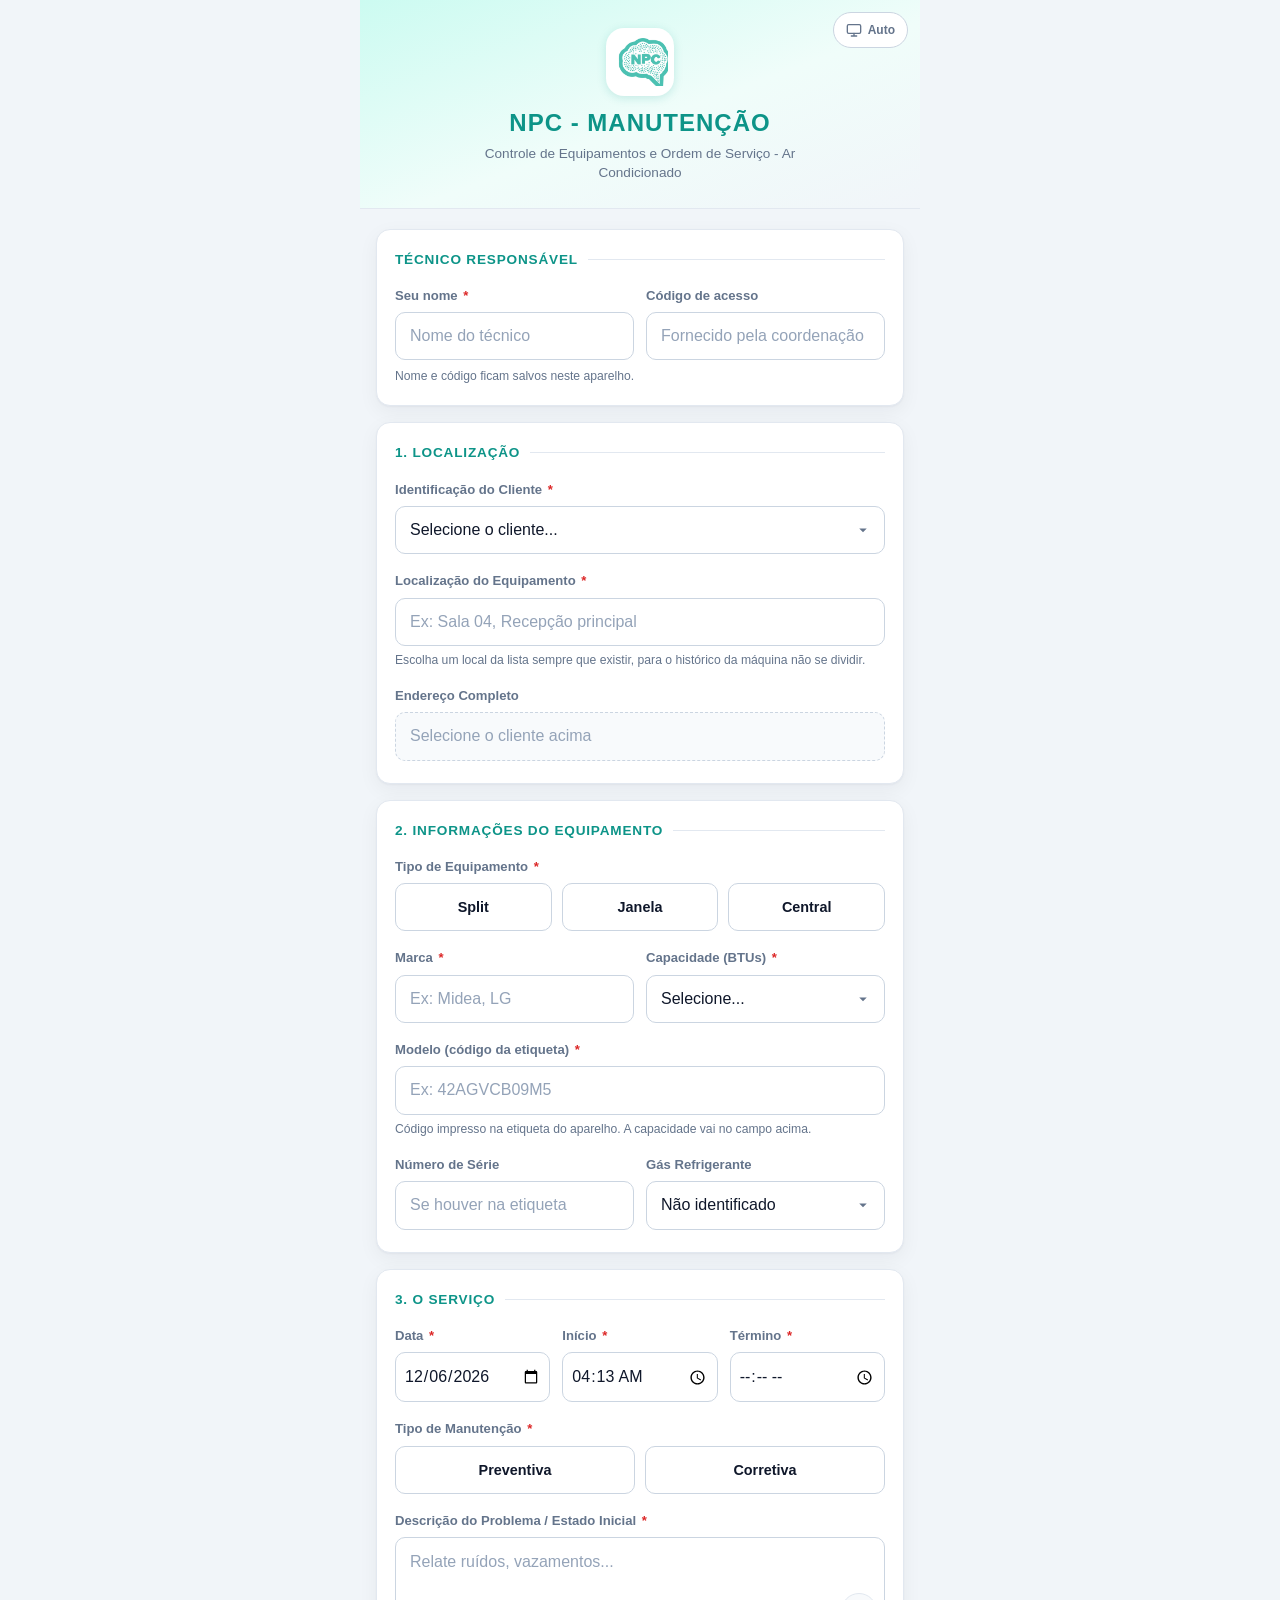
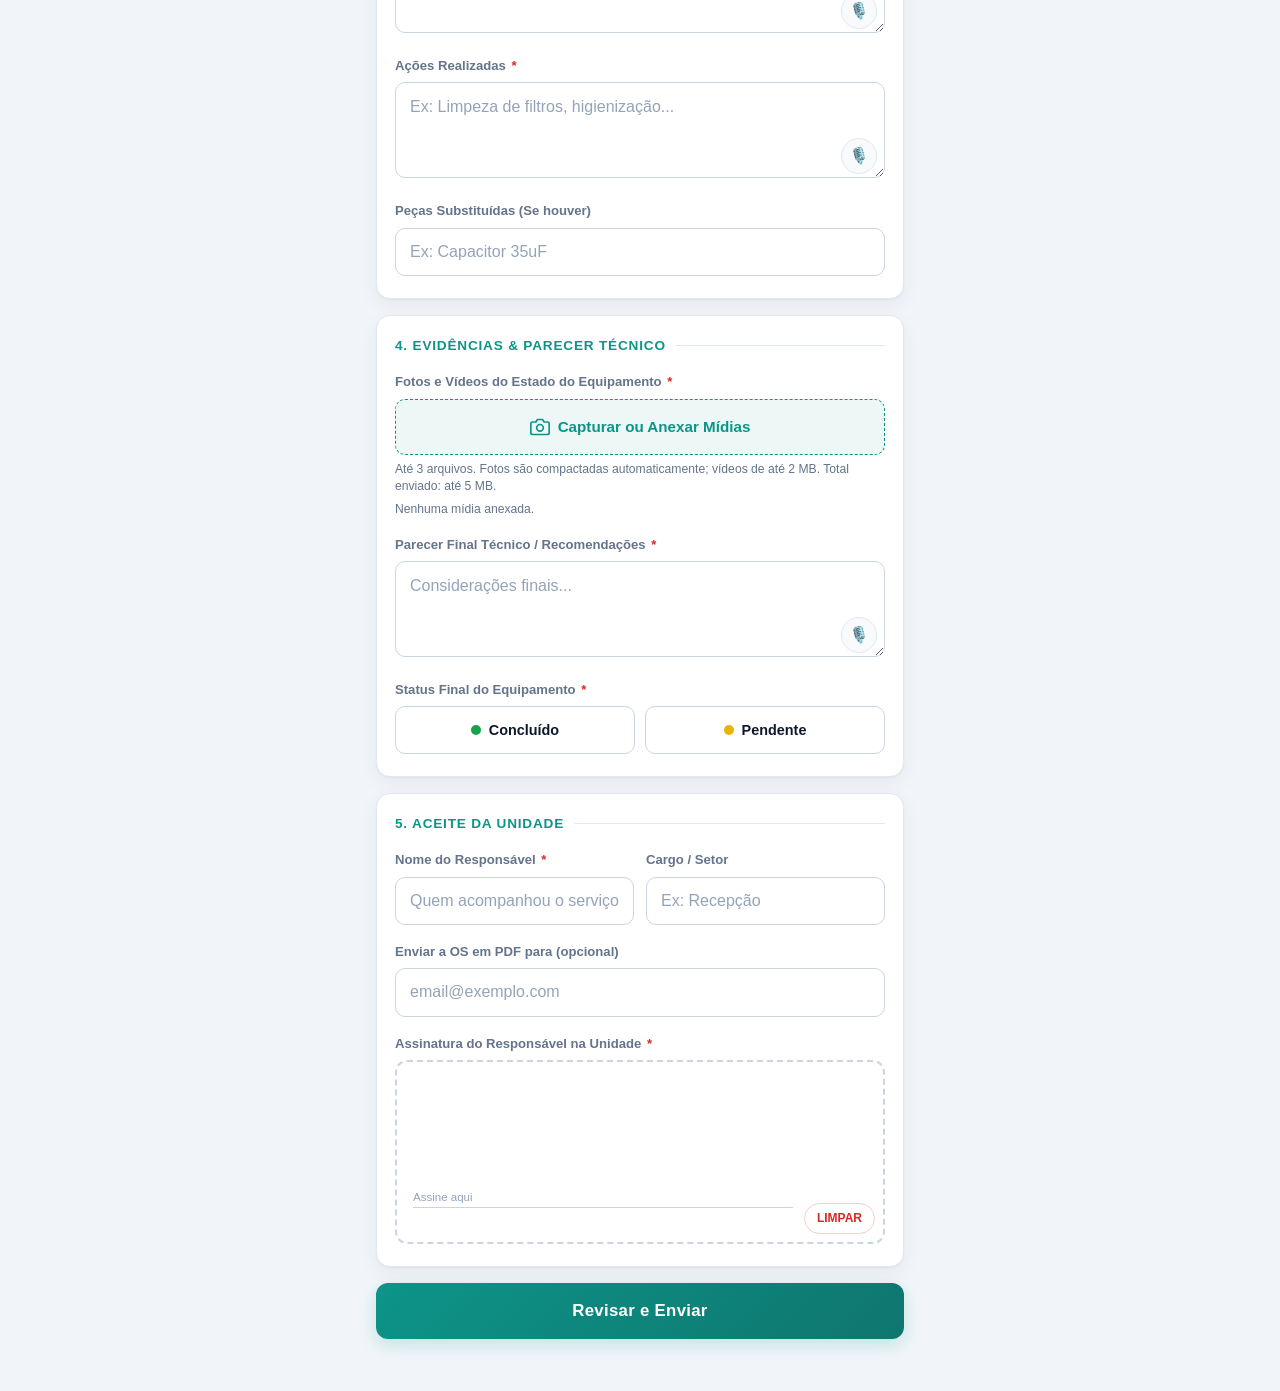
==== commit 93b30d46: "Profissionaliza o formulário de manutenção (v3) - Corrige bugs: assinatura travando no celular, dita" ====
--- a/index.html
+++ b/index.html
@@ -1,228 +1,374 @@
-<!DOCTYPE html>
-<html lang="pt-BR">
-<head>
-    <meta charset="UTF-8">
-    <meta name="viewport" content="width=device-width, initial-scale=1.0">
-    <title>NPC - MANUTENÇÃO</title>
-    <link rel="stylesheet" href="style.css">
-</head>
-<body>
-    <div class="app-container">
-        <header>
-            <img class="brand-logo" src="logo-marca.png" alt="NPC Neuropsicocentro">
-            <h1>NPC - MANUTENÇÃO</h1>
-            <p>Controle de Equipamentos e Ordem de Serviço - Ar Condicionado</p>
-        </header>
-
-        <form id="form-manutencao" novalidate>
-            
-            <!-- SEÇÃO 1: LOCALIZAÇÃO -->
-            <div class="form-section">
-                <h2>1. LOCALIZAÇÃO</h2>
-                
-                <div class="input-group">
-                    <label for="cliente">Identificação do Cliente <span class="required">*</span></label>
-                    <select id="cliente" name="cliente" required>
-                        <option value="" disabled selected>Selecione o cliente...</option>
-                        <option value="MATRIZ">MATRIZ</option>
-                        <option value="LIFE">LIFE</option>
-                        <option value="SUL">SUL</option>
-                    </select>
-                    <span class="error-message">Selecione o cliente.</span>
-                </div>
-
-                <div class="input-group">
-                    <label for="localizacao_aparelho">Localização do Equipamento <span class="required">*</span></label>
-                    <input type="text" id="localizacao_aparelho" name="localizacao_aparelho" required maxlength="120" placeholder="Ex: Sala de Reunião, CPD, Recepção">
-                    <span class="error-message">Informe a localização interna.</span>
-                </div>
-
-                <div class="input-group">
-                    <label for="endereco">Endereço Completo <span class="required">*</span></label>
-                    <input type="text" id="endereco" name="endereco" required readonly placeholder="Selecione o cliente acima">
-                </div>
-            </div>
-
-            <!-- SEÇÃO 2: INFORMAÇÕES DO EQUIPAMENTO -->
-            <div class="form-section">
-                <h2>2. INFORMAÇÕES DO EQUIPAMENTO</h2>
-
-                <div class="input-group">
-                    <label>Tipo de Equipamento <span class="required">*</span></label>
-                    <div class="radio-tile-group">
-                        <label class="radio-tile">
-                            <input type="radio" name="tipo_equipamento" value="Split" required>
-                            <span class="radio-label">Split</span>
-                        </label>
-                        <label class="radio-tile">
-                            <input type="radio" name="tipo_equipamento" value="Janela">
-                            <span class="radio-label">Janela</span>
-                        </label>
-                        <label class="radio-tile">
-                            <input type="radio" name="tipo_equipamento" value="Central">
-                            <span class="radio-label">Central</span>
-                        </label>
-                    </div>
-                    <span class="error-message">Selecione o tipo.</span>
-                </div>
-
-                <div class="form-row">
-                    <div class="input-group">
-                        <label for="marca">Marca <span class="required">*</span></label>
-                        <input type="text" id="marca" name="marca" required maxlength="80" placeholder="Ex: Carrier, LG">
-                        <span class="error-message">Informe a marca.</span>
-                    </div>
-                    <div class="input-group">
-                        <label for="modelo">Modelo <span class="required">*</span></label>
-                        <input type="text" id="modelo" name="modelo" required maxlength="100" placeholder="Ex: ASNW122">
-                        <span class="error-message">Informe o modelo.</span>
-                    </div>
-                </div>
-
-                <div class="input-group">
-                    <label for="numero_serie">Número de Série <span class="required">*</span></label>
-                    <input type="text" id="numero_serie" name="numero_serie" required maxlength="100" placeholder="Ex: SN-987654321">
-                    <span class="error-message">Informe o número de série.</span>
-                </div>
-            </div>
-
-            <!-- SEÇÃO 3: O SERVIÇO -->
-            <div class="form-section">
-                <h2>3. O SERVIÇO</h2>
-
-                <div class="input-group">
-                    <label for="data_manutencao">Data do Serviço <span class="required">*</span></label>
-                    <input type="date" id="data_manutencao" name="data_manutencao" required>
-                    <span class="error-message">Informe a data.</span>
-                </div>
-
-                <div class="input-group">
-                    <label>Tipo de Manutenção <span class="required">*</span></label>
-                    <div class="radio-tile-group">
-                        <label class="radio-tile">
-                            <input type="radio" name="tipo_manutencao" value="Preventiva" required>
-                            <span class="radio-label">Preventiva</span>
-                        </label>
-                        <label class="radio-tile">
-                            <input type="radio" name="tipo_manutencao" value="Corretiva">
-                            <span class="radio-label">Corretiva</span>
-                        </label>
-                    </div>
-                    <span class="error-message">Selecione o tipo de manutenção.</span>
-                </div>
-
-                <div class="input-group">
-                    <label for="descricao_problema">Descrição do Problema / Estado Inicial <span class="required">*</span></label>
-                    <div class="textarea-voice-wrapper">
-                        <textarea id="descricao_problema" name="descricao_problema" rows="3" required maxlength="2000" placeholder="Relate ruídos, vazamentos..."></textarea>
-                        <button type="button" class="btn-voice" data-target="descricao_problema" title="Digitar por voz">🎙️</button>
-                    </div>
-                    <span class="error-message">Descreva o problema.</span>
-                </div>
-
-                <div class="input-group">
-                    <label for="acoes_realizadas">Ações Realizadas <span class="required">*</span></label>
-                    <div class="textarea-voice-wrapper">
-                        <textarea id="acoes_realizadas" name="acoes_realizadas" rows="3" required maxlength="2000" placeholder="Ex: Limpeza de filtros, higienização..."></textarea>
-                        <button type="button" class="btn-voice" data-target="acoes_realizadas" title="Digitar por voz">🎙️</button>
-                    </div>
-                    <span class="error-message">Informe as ações realizadas.</span>
-                </div>
-
-                <div class="input-group">
-                    <label for="pecas_substituidas">Peças Substituídas (Se houver)</label>
-                    <input type="text" id="pecas_substituidas" name="pecas_substituidas" maxlength="500" placeholder="Ex: Capacitor 35uF">
-                </div>
-            </div>
-
-            <!-- SEÇÃO 4: EVIDÊNCIAS & PARECER TÉCNICO -->
-            <div class="form-section">
-                <h2>4. EVIDÊNCIAS & PARECER TÉCNICO</h2>
-
-                <div class="input-group">
-                    <label>Fotos e Vídeos do Estado do Equipamento <span class="required">*</span></label>
-                    <div class="upload-container">
-                        <label for="arquivos_midia" class="btn-upload-design">
-                            <span>Capturar ou Anexar Mídias</span>
-                        </label>
-                        <input type="file" id="arquivos_midia" accept="image/jpeg,image/png,image/webp,video/mp4,video/webm" multiple class="hidden" aria-describedby="ajuda-midia">
-                    </div>
-                    <p id="ajuda-midia" class="field-help">Até 3 arquivos. Fotos são compactadas automaticamente; vídeos de até 2 MB. Total enviado: até 5 MB.</p>
-                    <p id="media-count" class="field-help" aria-live="polite">Nenhuma mídia anexada.</p>
-                    <div id="galeria-preview" class="grid-galeria"></div>
-                    <span class="error-message">Anexe pelo menos uma foto/vídeo.</span>
-                </div>
-
-                <div class="input-group">
-                    <label for="parecer_final">Parecer Final Técnico / Recomendações <span class="required">*</span></label>
-                    <div class="textarea-voice-wrapper">
-                        <textarea id="parecer_final" name="parecer_final" rows="3" required maxlength="2000" placeholder="Considerações finais..."></textarea>
-                        <button type="button" class="btn-voice" data-target="parecer_final" title="Digitar por voz">🎙️</button>
-                    </div>
-                    <span class="error-message">Informe o parecer técnico.</span>
-                </div>
-
-                <div class="input-group">
-                    <label>Status Final do Equipamento <span class="required">*</span></label>
-                    <div class="radio-tile-group">
-                        <label class="radio-tile status-concluido">
-                            <input type="radio" name="status_servico" value="Concluido" required>
-                            <span class="radio-label">Concluído</span>
-                        </label>
-                        <label class="radio-tile status-pendente">
-                            <input type="radio" name="status_servico" value="Pendente">
-                            <span class="radio-label">Pendente</span>
-                        </label>
-                    </div>
-                    <span class="error-message">Selecione o status final.</span>
-                </div>
-
-                <div class="input-group">
-                    <label>Assinatura do Responsável na Unidade <span class="required">*</span></label>
-                    <div class="signature-container">
-                        <canvas id="canvas-assinatura"></canvas>
-                        <button type="button" id="btn-limpar-assinatura">LIMPAR</button>
-                    </div>
-                    <input type="hidden" id="assinatura_base64" name="assinatura_base64" required>
-                    <span class="error-message" id="erro-assinatura" style="display:none;">Colha a assinatura do responsável.</span>
-                </div>
-            </div>
-
-            <button type="submit" class="btn-submit" id="btn-finalizar">
-                <span class="btn-text">Finalizar e Alimentar Planilha</span>
-                <span class="btn-spinner hidden" aria-hidden="true"></span>
-            </button>
-        </form>
-    </div>
-
-    <!-- Modais de Feedback -->
-    <div id="modal-confirmacao" class="modal hidden">
-        <div class="modal-content">
-            <h2>Confirmar Envio</h2>
-            <p>Deseja finalizar e enviar os dados para a planilha?</p>
-            <div class="modal-buttons">
-                <button type="button" class="btn-modal btn-modal-cancel" id="btn-cancelar-modal">Voltar</button>
-                <button type="button" class="btn-modal btn-modal-confirm" id="btn-confirmar-modal">Confirmar</button>
-            </div>
-        </div>
-    </div>
-
-    <div id="modal-sucesso" class="modal hidden">
-        <div class="modal-content">
-            <h2 style="color: var(--success);">✓ Sucesso!</h2>
-            <p>Dados enviados corretamente.</p>
-            <button type="button" class="btn-modal btn-modal-confirm" id="btn-fechar-sucesso">OK</button>
-        </div>
-    </div>
-
-    <div id="modal-erro" class="modal hidden" role="dialog" aria-modal="true" aria-labelledby="titulo-erro">
-        <div class="modal-content" tabindex="-1">
-            <h2 id="titulo-erro" style="color: var(--error);">Não foi possível enviar</h2>
-            <p id="modal-erro-mensagem" role="alert">Verifique sua conexão e tente novamente.</p>
-            <button type="button" class="btn-modal btn-modal-confirm" id="btn-fechar-erro">OK</button>
-        </div>
-    </div>
-
-    <script src="script.js"></script>
-</body>
-</html>
+<!DOCTYPE html>
+<html lang="pt-BR">
+<head>
+    <meta charset="UTF-8">
+    <meta name="viewport" content="width=device-width, initial-scale=1.0, viewport-fit=cover">
+    <title>NPC - MANUTENÇÃO</title>
+    <meta name="description" content="Ordem de serviço de manutenção de ar condicionado - NPC Neuropsicocentro">
+    <meta name="theme-color" content="#0d9488" media="(prefers-color-scheme: light)">
+    <meta name="theme-color" content="#0b1120" media="(prefers-color-scheme: dark)">
+    <meta name="color-scheme" content="light dark">
+    <!-- Aplica o tema salvo antes de desenhar a página (evita "piscar" claro ao abrir no modo escuro). -->
+    <script>
+        try { var t = localStorage.getItem('npc_tema'); if (t === 'light' || t === 'dark') document.documentElement.dataset.theme = t; } catch (e) {}
+    </script>
+    <link rel="manifest" href="manifest.webmanifest">
+    <link rel="icon" type="image/png" href="icons/icon-192.png">
+    <link rel="apple-touch-icon" href="icons/icon-192.png">
+    <meta name="apple-mobile-web-app-capable" content="yes">
+    <meta name="apple-mobile-web-app-title" content="NPC Manutenção">
+    <link rel="stylesheet" href="style.css">
+</head>
+<body>
+    <div class="app-container">
+        <header>
+            <button type="button" class="theme-toggle" id="btn-tema" aria-label="Tema: automático. Tocar para mudar.">
+                <svg viewBox="0 0 24 24" fill="none" stroke="currentColor" stroke-width="2" stroke-linecap="round" stroke-linejoin="round" aria-hidden="true"></svg>
+                <span>Auto</span>
+            </button>
+            <img class="brand-logo" src="logo-marca.png" alt="NPC Neuropsicocentro">
+            <h1>NPC - MANUTENÇÃO</h1>
+            <p>Controle de Equipamentos e Ordem de Serviço - Ar Condicionado</p>
+        </header>
+
+        <!-- Relatórios guardados no aparelho aguardando internet -->
+        <div id="fila-envio" class="queue-banner hidden" role="status" aria-live="polite">
+            <p id="fila-texto"></p>
+            <div class="queue-actions">
+                <button type="button" class="btn-queue" id="btn-fila-enviar">Enviar agora</button>
+                <button type="button" class="btn-queue btn-queue-danger hidden" id="btn-fila-descartar">Descartar com erro</button>
+            </div>
+        </div>
+        <div id="aviso" class="notice hidden" role="status" aria-live="polite"></div>
+
+        <form id="form-manutencao" novalidate>
+
+            <!-- Campo armadilha para robôs: invisível para pessoas -->
+            <div class="hp" aria-hidden="true">
+                <label for="website">Não preencha</label>
+                <input type="text" id="website" name="website" tabindex="-1" autocomplete="off">
+            </div>
+
+            <!-- SEÇÃO 0: TÉCNICO -->
+            <div class="form-section">
+                <h2>TÉCNICO RESPONSÁVEL</h2>
+                <div class="form-row">
+                    <div class="input-group">
+                        <label for="tecnico_nome">Seu nome <span class="required">*</span></label>
+                        <input type="text" id="tecnico_nome" name="tecnico_nome" required maxlength="80" autocomplete="name" placeholder="Nome do técnico">
+                        <span class="error-message">Informe seu nome.</span>
+                    </div>
+                    <div class="input-group">
+                        <label for="codigo_acesso">Código de acesso</label>
+                        <input type="password" id="codigo_acesso" name="codigo_acesso" maxlength="64" autocomplete="off" placeholder="Fornecido pela coordenação">
+                    </div>
+                </div>
+                <p class="field-help field-help-tight">Nome e código ficam salvos neste aparelho.</p>
+            </div>
+
+            <!-- SEÇÃO 1: LOCALIZAÇÃO -->
+            <div class="form-section">
+                <h2>1. LOCALIZAÇÃO</h2>
+
+                <div class="input-group">
+                    <label for="cliente">Identificação do Cliente <span class="required">*</span></label>
+                    <select id="cliente" name="cliente" required>
+                        <option value="" disabled selected>Selecione o cliente...</option>
+                        <option value="MATRIZ">MATRIZ</option>
+                        <option value="LIFE">LIFE</option>
+                        <option value="SUL">SUL</option>
+                    </select>
+                    <span class="error-message">Selecione o cliente.</span>
+                </div>
+
+                <div class="input-group">
+                    <label for="localizacao_aparelho">Localização do Equipamento <span class="required">*</span></label>
+                    <input type="text" id="localizacao_aparelho" name="localizacao_aparelho" required maxlength="120" list="lista-locais" autocomplete="off" placeholder="Ex: Sala 04, Recepção principal">
+                    <datalist id="lista-locais"></datalist>
+                    <p class="field-help">Escolha um local da lista sempre que existir, para o histórico da máquina não se dividir.</p>
+                    <span class="error-message">Informe a localização interna.</span>
+                </div>
+
+                <div class="input-group">
+                    <label for="endereco">Endereço Completo</label>
+                    <input type="text" id="endereco" name="endereco" readonly placeholder="Selecione o cliente acima">
+                </div>
+            </div>
+
+            <!-- SEÇÃO 2: INFORMAÇÕES DO EQUIPAMENTO -->
+            <div class="form-section">
+                <h2>2. INFORMAÇÕES DO EQUIPAMENTO</h2>
+
+                <div class="input-group">
+                    <label id="label-tipo-equipamento">Tipo de Equipamento <span class="required">*</span></label>
+                    <div class="radio-tile-group" role="radiogroup" aria-labelledby="label-tipo-equipamento">
+                        <label class="radio-tile">
+                            <input type="radio" name="tipo_equipamento" value="Split" required>
+                            <span class="radio-label">Split</span>
+                        </label>
+                        <label class="radio-tile">
+                            <input type="radio" name="tipo_equipamento" value="Janela">
+                            <span class="radio-label">Janela</span>
+                        </label>
+                        <label class="radio-tile">
+                            <input type="radio" name="tipo_equipamento" value="Central">
+                            <span class="radio-label">Central</span>
+                        </label>
+                    </div>
+                    <span class="error-message">Selecione o tipo.</span>
+                </div>
+
+                <div class="form-row">
+                    <div class="input-group">
+                        <label for="marca">Marca <span class="required">*</span></label>
+                        <input type="text" id="marca" name="marca" required maxlength="80" list="lista-marcas" placeholder="Ex: Midea, LG">
+                        <datalist id="lista-marcas">
+                            <option value="Springer Midea"></option>
+                            <option value="Midea"></option>
+                            <option value="Samsung"></option>
+                            <option value="LG"></option>
+                            <option value="Carrier"></option>
+                            <option value="Daikin"></option>
+                            <option value="Gree"></option>
+                            <option value="Elgin"></option>
+                            <option value="Electrolux"></option>
+                            <option value="Fujitsu"></option>
+                            <option value="Philco"></option>
+                            <option value="Consul"></option>
+                        </datalist>
+                        <span class="error-message">Informe a marca.</span>
+                    </div>
+                    <div class="input-group">
+                        <label for="capacidade_btus">Capacidade (BTUs) <span class="required">*</span></label>
+                        <select id="capacidade_btus" name="capacidade_btus" required>
+                            <option value="" disabled selected>Selecione...</option>
+                            <option value="7.000">7.000</option>
+                            <option value="9.000">9.000</option>
+                            <option value="12.000">12.000</option>
+                            <option value="18.000">18.000</option>
+                            <option value="22.000">22.000</option>
+                            <option value="24.000">24.000</option>
+                            <option value="30.000">30.000</option>
+                            <option value="36.000">36.000</option>
+                            <option value="42.000">42.000</option>
+                            <option value="48.000">48.000</option>
+                            <option value="57.000">57.000</option>
+                            <option value="60.000">60.000</option>
+                            <option value="Outra">Outra / não identificada</option>
+                        </select>
+                        <span class="error-message">Selecione a capacidade.</span>
+                    </div>
+                </div>
+
+                <div class="input-group">
+                    <label for="modelo">Modelo (código da etiqueta) <span class="required">*</span></label>
+                    <input type="text" id="modelo" name="modelo" required maxlength="100" autocapitalize="characters" placeholder="Ex: 42AGVCB09M5">
+                    <p class="field-help">Código impresso na etiqueta do aparelho. A capacidade vai no campo acima.</p>
+                    <span class="error-message">Informe o modelo.</span>
+                </div>
+
+                <div class="form-row">
+                    <div class="input-group">
+                        <label for="numero_serie">Número de Série</label>
+                        <input type="text" id="numero_serie" name="numero_serie" maxlength="100" autocapitalize="characters" placeholder="Se houver na etiqueta">
+                        <span class="error-message">Não repita o modelo aqui; deixe em branco se não houver.</span>
+                    </div>
+                    <div class="input-group">
+                        <label for="gas_refrigerante">Gás Refrigerante</label>
+                        <select id="gas_refrigerante" name="gas_refrigerante">
+                            <option value="">Não identificado</option>
+                            <option value="R-410A">R-410A</option>
+                            <option value="R-32">R-32</option>
+                            <option value="R-22">R-22</option>
+                            <option value="R-407C">R-407C</option>
+                            <option value="Outro">Outro</option>
+                        </select>
+                    </div>
+                </div>
+            </div>
+
+            <!-- SEÇÃO 3: O SERVIÇO -->
+            <div class="form-section">
+                <h2>3. O SERVIÇO</h2>
+
+                <div class="form-row form-row-3">
+                    <div class="input-group">
+                        <label for="data_manutencao">Data <span class="required">*</span></label>
+                        <input type="date" id="data_manutencao" name="data_manutencao" required>
+                        <span class="error-message">Data inválida.</span>
+                    </div>
+                    <div class="input-group">
+                        <label for="hora_inicio">Início <span class="required">*</span></label>
+                        <input type="time" id="hora_inicio" name="hora_inicio" required>
+                        <span class="error-message">Informe o início.</span>
+                    </div>
+                    <div class="input-group">
+                        <label for="hora_fim">Término <span class="required">*</span></label>
+                        <input type="time" id="hora_fim" name="hora_fim" required>
+                        <span class="error-message">Depois do início.</span>
+                    </div>
+                </div>
+
+                <div class="input-group">
+                    <label id="label-tipo-manutencao">Tipo de Manutenção <span class="required">*</span></label>
+                    <div class="radio-tile-group" role="radiogroup" aria-labelledby="label-tipo-manutencao">
+                        <label class="radio-tile">
+                            <input type="radio" name="tipo_manutencao" value="Preventiva" required>
+                            <span class="radio-label">Preventiva</span>
+                        </label>
+                        <label class="radio-tile">
+                            <input type="radio" name="tipo_manutencao" value="Corretiva">
+                            <span class="radio-label">Corretiva</span>
+                        </label>
+                    </div>
+                    <span class="error-message">Selecione o tipo de manutenção.</span>
+                </div>
+
+                <!-- Checklist PMOC: aparece só na preventiva (itens montados pelo script.js) -->
+                <fieldset id="checklist-pmoc" class="checklist" hidden disabled>
+                    <legend>Checklist da preventiva (PMOC)</legend>
+                    <p class="field-help field-help-tight">Marque cada item. Use N/A quando não se aplicar ao aparelho.</p>
+                    <div id="checklist-itens"></div>
+                    <button type="button" class="btn-link" id="btn-checklist-ok">Marcar todos os pendentes como OK</button>
+                    <h3 class="checklist-sub">Medições (opcional)</h3>
+                    <div id="medicoes-itens" class="medicoes"></div>
+                </fieldset>
+
+                <div class="input-group">
+                    <label for="descricao_problema">Descrição do Problema / Estado Inicial <span class="required">*</span></label>
+                    <div class="textarea-voice-wrapper">
+                        <textarea id="descricao_problema" name="descricao_problema" rows="3" required maxlength="2000" placeholder="Relate ruídos, vazamentos..."></textarea>
+                        <button type="button" class="btn-voice" data-target="descricao_problema" title="Digitar por voz" aria-label="Digitar por voz">🎙️</button>
+                    </div>
+                    <span class="error-message">Descreva o problema.</span>
+                </div>
+
+                <div class="input-group">
+                    <label for="acoes_realizadas">Ações Realizadas <span class="required">*</span></label>
+                    <div class="textarea-voice-wrapper">
+                        <textarea id="acoes_realizadas" name="acoes_realizadas" rows="3" required maxlength="2000" placeholder="Ex: Limpeza de filtros, higienização..."></textarea>
+                        <button type="button" class="btn-voice" data-target="acoes_realizadas" title="Digitar por voz" aria-label="Digitar por voz">🎙️</button>
+                    </div>
+                    <span class="error-message">Informe as ações realizadas.</span>
+                </div>
+
+                <div class="input-group">
+                    <label for="pecas_substituidas">Peças Substituídas (Se houver)</label>
+                    <input type="text" id="pecas_substituidas" name="pecas_substituidas" maxlength="500" placeholder="Ex: Capacitor 35uF">
+                </div>
+            </div>
+
+            <!-- SEÇÃO 4: EVIDÊNCIAS & PARECER TÉCNICO -->
+            <div class="form-section">
+                <h2>4. EVIDÊNCIAS & PARECER TÉCNICO</h2>
+
+                <div class="input-group">
+                    <label>Fotos e Vídeos do Estado do Equipamento <span class="required">*</span></label>
+                    <div class="upload-container">
+                        <label for="arquivos_midia" class="btn-upload-design" tabindex="0" role="button">
+                            <span>Capturar ou Anexar Mídias</span>
+                        </label>
+                        <input type="file" id="arquivos_midia" accept="image/jpeg,image/png,image/webp,video/mp4,video/webm" multiple class="hidden" aria-describedby="ajuda-midia">
+                    </div>
+                    <p id="ajuda-midia" class="field-help">Até 3 arquivos. Fotos são compactadas automaticamente; vídeos de até 2 MB. Total enviado: até 5 MB.</p>
+                    <p id="media-count" class="field-help" aria-live="polite">Nenhuma mídia anexada.</p>
+                    <div id="galeria-preview" class="grid-galeria"></div>
+                    <span class="error-message">Anexe pelo menos uma foto/vídeo.</span>
+                </div>
+
+                <div class="input-group">
+                    <label for="parecer_final">Parecer Final Técnico / Recomendações <span class="required">*</span></label>
+                    <div class="textarea-voice-wrapper">
+                        <textarea id="parecer_final" name="parecer_final" rows="3" required maxlength="2000" placeholder="Considerações finais..."></textarea>
+                        <button type="button" class="btn-voice" data-target="parecer_final" title="Digitar por voz" aria-label="Digitar por voz">🎙️</button>
+                    </div>
+                    <span class="error-message">Informe o parecer técnico.</span>
+                </div>
+
+                <div class="input-group">
+                    <label id="label-status">Status Final do Equipamento <span class="required">*</span></label>
+                    <div class="radio-tile-group" role="radiogroup" aria-labelledby="label-status">
+                        <label class="radio-tile status-concluido">
+                            <input type="radio" name="status_servico" value="Concluido" required>
+                            <span class="radio-label">Concluído</span>
+                        </label>
+                        <label class="radio-tile status-pendente">
+                            <input type="radio" name="status_servico" value="Pendente">
+                            <span class="radio-label">Pendente</span>
+                        </label>
+                    </div>
+                    <span class="error-message">Selecione o status final.</span>
+                </div>
+            </div>
+
+            <!-- SEÇÃO 5: ACEITE -->
+            <div class="form-section">
+                <h2>5. ACEITE DA UNIDADE</h2>
+
+                <div class="form-row">
+                    <div class="input-group">
+                        <label for="responsavel_nome">Nome do Responsável <span class="required">*</span></label>
+                        <input type="text" id="responsavel_nome" name="responsavel_nome" required maxlength="80" placeholder="Quem acompanhou o serviço">
+                        <span class="error-message">Informe o nome.</span>
+                    </div>
+                    <div class="input-group">
+                        <label for="responsavel_cargo">Cargo / Setor</label>
+                        <input type="text" id="responsavel_cargo" name="responsavel_cargo" maxlength="60" placeholder="Ex: Recepção">
+                    </div>
+                </div>
+
+                <div class="input-group">
+                    <label for="email_os">Enviar a OS em PDF para (opcional)</label>
+                    <input type="email" id="email_os" name="email_os" maxlength="120" inputmode="email" autocomplete="email" placeholder="email@exemplo.com">
+                    <span class="error-message">E-mail inválido.</span>
+                </div>
+
+                <div class="input-group">
+                    <label>Assinatura do Responsável na Unidade <span class="required">*</span></label>
+                    <div class="signature-container">
+                        <canvas id="canvas-assinatura" aria-label="Área para assinatura"></canvas>
+                        <button type="button" id="btn-limpar-assinatura">LIMPAR</button>
+                    </div>
+                    <input type="hidden" id="assinatura_base64" name="assinatura_base64">
+                    <span class="error-message" id="erro-assinatura" style="display:none;">Colha a assinatura do responsável.</span>
+                </div>
+            </div>
+
+            <button type="submit" class="btn-submit" id="btn-finalizar">
+                <span class="btn-text">Revisar e Enviar</span>
+                <span class="btn-spinner hidden" aria-hidden="true"></span>
+            </button>
+        </form>
+    </div>
+
+    <!-- Modais de Feedback -->
+    <div id="modal-confirmacao" class="modal hidden" role="dialog" aria-modal="true" aria-labelledby="titulo-confirmacao">
+        <div class="modal-content modal-review">
+            <h2 id="titulo-confirmacao">Revise antes de enviar</h2>
+            <dl id="resumo-envio" class="review-list"></dl>
+            <div class="modal-buttons">
+                <button type="button" class="btn-modal btn-modal-cancel" id="btn-cancelar-modal">Corrigir</button>
+                <button type="button" class="btn-modal btn-modal-confirm" id="btn-confirmar-modal">Confirmar envio</button>
+            </div>
+        </div>
+    </div>
+
+    <div id="modal-sucesso" class="modal hidden" role="dialog" aria-modal="true" aria-labelledby="titulo-sucesso">
+        <div class="modal-content">
+            <h2 id="titulo-sucesso" style="color: var(--success);">✓ Sucesso!</h2>
+            <p id="modal-sucesso-mensagem">Dados enviados corretamente.</p>
+            <button type="button" class="btn-modal btn-modal-confirm" id="btn-fechar-sucesso">OK</button>
+        </div>
+    </div>
+
+    <div id="modal-erro" class="modal hidden" role="dialog" aria-modal="true" aria-labelledby="titulo-erro">
+        <div class="modal-content" tabindex="-1">
+            <h2 id="titulo-erro" style="color: var(--error);">Não foi possível enviar</h2>
+            <p id="modal-erro-mensagem" role="alert">Verifique sua conexão e tente novamente.</p>
+            <button type="button" class="btn-modal btn-modal-confirm" id="btn-fechar-erro">OK</button>
+        </div>
+    </div>
+
+    <script src="script.js"></script>
+</body>
+</html>
--- a/style.css
+++ b/style.css
@@ -1,472 +1,925 @@
-.hidden { display: none !important; }
-
-:root {
-    --primary: #0d9488; /* Teal/Azul-petróleo conforme vídeo */
-    --primary-dark: #0f766e;
-    --header-green: #10b981; /* Verde do título principal */
-    --bg-app: #ffffff; /* Fundo branco sólido conforme vídeo */
-    --bg-card: #ffffff;
-    --text-main: #1e293b;
-    --text-muted: #64748b;
-    --border: #e2e8f0;
-    --error: #ef4444;
-    --success: #22c55e;
-    --warning: #eab308;
-    --transition: all 0.2s ease-in-out;
-}
-
-* {
-    box-sizing: border-box;
-    margin: 0;
-    padding: 0;
-    font-family: 'Segoe UI', Roboto, Helvetica, Arial, sans-serif;
-}
-
-body {
-    background-color: var(--bg-app);
-    color: var(--text-main);
-    padding: 0;
-    display: flex;
-    justify-content: center;
-    min-height: 100vh;
-}
-
-.app-container {
-    width: 100%;
-    max-width: 500px;
-    background: var(--bg-card);
-    padding: 20px;
-}
-
-header {
-    margin-bottom: 30px;
-    text-align: center;
-    padding-top: 12px;
-}
-
-.brand-logo {
-    display: block;
-    width: 62px;
-    height: 62px;
-    margin: 0 auto 8px;
-    object-fit: contain;
-    opacity: 0.88;
-}
-
-header h1 {
-    font-size: 1.6rem;
-    color: #4dbfb5;
-    font-weight: 800;
-    letter-spacing: 1px;
-    margin-bottom: 4px;
-}
-
-header p {
-    font-size: 0.85rem;
-    color: var(--text-muted);
-    font-weight: 500;
-}
-
-.form-section {
-    margin-bottom: 30px;
-}
-
-.form-section h2 {
-    font-size: 1rem;
-    text-transform: uppercase;
-    letter-spacing: 0.5px;
-    color: var(--primary);
-    margin-bottom: 18px;
-    font-weight: 700;
-    display: flex;
-    align-items: center;
-}
-
-.input-group {
-    margin-bottom: 20px;
-    position: relative;
-}
-
-.form-row {
-    display: flex;
-    gap: 12px;
-}
-
-.form-row .input-group {
-    flex: 1;
-}
-
-label {
-    display: block;
-    font-size: 0.85rem;
-    font-weight: 600;
-    margin-bottom: 8px;
-    color: var(--text-muted);
-}
-
-label span.required {
-    color: var(--error);
-    margin-left: 2px;
-}
-
-input[type="text"],
-input[type="date"],
-textarea,
-select {
-    width: 100%;
-    padding: 12px 14px;
-    border: 1.5px solid var(--border);
-    border-radius: 8px;
-    font-size: 1rem;
-    color: #000;
-    background: #fff;
-    transition: var(--transition);
-}
-
-input::placeholder,
-textarea::placeholder {
-    color: #cbd5e1;
-}
-
-input:focus,
-textarea:focus,
-select:focus {
-    outline: none;
-    border-color: var(--primary);
-    box-shadow: 0 0 0 3px rgba(13, 148, 136, 0.1);
-}
-
-select {
-    appearance: none;
-    background-image: url("data:image/svg+xml;utf8,<svg fill='%2364748b' height='24' viewBox='0 0 24 24' width='24' xmlns='http://www.w3.org/2000/svg'><path d='M7 10l5 5 5-5z'/></svg>");
-    background-repeat: no-repeat;
-    background-position: right 12px center;
-    background-size: 18px;
-    cursor: pointer;
-}
-
-#endereco[readonly] {
-    background-color: #f8fafc;
-    color: var(--text-muted);
-    cursor: not-allowed;
-    border-style: solid;
-}
-
-/* Radio Buttons como botões lado a lado */
-.radio-tile-group {
-    display: flex;
-    gap: 10px;
-    width: 100%;
-}
-
-.radio-tile {
-    position: relative;
-    flex: 1;
-    cursor: pointer;
-}
-
-.radio-tile input {
-    position: absolute;
-    opacity: 0;
-}
-
-.radio-label {
-    display: flex;
-    align-items: center;
-    justify-content: center;
-    padding: 12px;
-    border: 1.5px solid var(--border);
-    border-radius: 8px;
-    font-size: 0.9rem;
-    font-weight: 600;
-    text-align: center;
-    background: #fff;
-    color: #000;
-    transition: var(--transition);
-    min-height: 48px;
-}
-
-.radio-tile input:checked + .radio-label {
-    border-color: var(--primary);
-    color: var(--primary);
-    background: rgba(13, 148, 136, 0.05);
-}
-
-/* Status Final - Botões Circulares */
-.status-concluido .radio-label::before {
-    content: '';
-    display: inline-block;
-    width: 12px;
-    height: 12px;
-    background: var(--success);
-    border-radius: 50%;
-    margin-right: 8px;
-}
-
-.status-pendente .radio-label::before {
-    content: '';
-    display: inline-block;
-    width: 12px;
-    height: 12px;
-    background: var(--warning);
-    border-radius: 50%;
-    margin-right: 8px;
-}
-
-/* Voz */
-.textarea-voice-wrapper {
-    position: relative;
-}
-
-.btn-voice {
-    position: absolute;
-    right: 10px;
-    bottom: 10px;
-    background: transparent;
-    border: none;
-    cursor: pointer;
-    font-size: 1.2rem;
-    opacity: 0.6;
-    transition: var(--transition);
-}
-
-.btn-voice:hover {
-    opacity: 1;
-    transform: scale(1.1);
-}
-
-.btn-voice.listening {
-    color: var(--error);
-    opacity: 1;
-    animation: pulse 1.5s infinite;
-}
-
-@keyframes pulse {
-    0% { transform: scale(1); }
-    50% { transform: scale(1.2); }
-    100% { transform: scale(1); }
-}
-
-/* Upload de Mídia - Estilo Link com Clipe */
-.btn-upload-design {
-    display: inline-flex;
-    align-items: center;
-    color: #0ea5e9; /* Azul claro para o link */
-    font-weight: 600;
-    font-size: 0.95rem;
-    cursor: pointer;
-    text-decoration: none;
-    margin-bottom: 10px;
-}
-
-.btn-upload-design::before {
-    content: '📎';
-    margin-right: 6px;
-    font-size: 1.1rem;
-}
-
-.btn-upload-design:hover {
-    text-decoration: underline;
-}
-
-.grid-galeria {
-    display: grid;
-    grid-template-columns: repeat(3, 1fr);
-    gap: 10px;
-    margin-top: 15px;
-}
-
-.item-midia-preview {
-    position: relative;
-    aspect-ratio: 1;
-    border-radius: 8px;
-    overflow: hidden;
-    border: 1px solid var(--border);
-}
-
-.item-midia-preview img, .item-midia-preview video {
-    width: 100%;
-    height: 100%;
-    object-fit: cover;
-}
-
-.btn-remover-midia {
-    position: absolute;
-    top: 5px;
-    right: 5px;
-    background: rgba(239, 68, 68, 0.9);
-    color: white;
-    border: none;
-    border-radius: 50%;
-    width: 22px;
-    height: 22px;
-    font-size: 12px;
-    cursor: pointer;
-    display: flex;
-    align-items: center;
-    justify-content: center;
-}
-
-/* Assinatura */
-.signature-container {
-    border: 2px dashed #cbd5e1;
-    background: #fff;
-    border-radius: 10px;
-    position: relative;
-    margin-top: 10px;
-}
-
-#canvas-assinatura {
-    width: 100%;
-    height: 180px;
-    display: block;
-    touch-action: none;
-}
-
-#btn-limpar-assinatura {
-    position: absolute;
-    bottom: 10px;
-    right: 10px;
-    background: transparent;
-    color: var(--error);
-    border: none;
-    font-size: 0.85rem;
-    font-weight: 700;
-    cursor: pointer;
-    text-transform: uppercase;
-}
-
-/* Botão de Envio */
-.btn-submit {
-    width: 100%;
-    padding: 18px;
-    background: var(--primary);
-    color: white;
-    border: none;
-    border-radius: 10px;
-    font-size: 1.1rem;
-    font-weight: 700;
-    cursor: pointer;
-    margin-top: 30px;
-    margin-bottom: 40px;
-    transition: var(--transition);
-    box-shadow: 0 4px 6px -1px rgba(13, 148, 136, 0.2);
-}
-
-.btn-submit:hover {
-    background: var(--primary-dark);
-    transform: translateY(-1px);
-    box-shadow: 0 6px 10px -1px rgba(13, 148, 136, 0.3);
-}
-
-.btn-submit:active {
-    transform: translateY(0);
-}
-
-.btn-submit:disabled {
-    background: #94a3b8;
-    cursor: not-allowed;
-    box-shadow: none;
-}
-
-/* Erros */
-.error-message {
-    display: none;
-    color: var(--error);
-    font-size: 0.75rem;
-    margin-top: 5px;
-    font-weight: 600;
-}
-
-.input-group.invalid input,
-.input-group.invalid textarea,
-.input-group.invalid select,
-.input-group.invalid .radio-label {
-    border-color: var(--error);
-}
-
-.input-group.invalid .error-message {
-    display: block;
-}
-
-/* Modais */
-.modal {
-    position: fixed;
-    top: 0;
-    left: 0;
-    width: 100%;
-    height: 100%;
-    background: rgba(0, 0, 0, 0.6);
-    display: flex;
-    align-items: center;
-    justify-content: center;
-    z-index: 1000;
-}
-
-.modal.hidden { display: none; }
-
-.modal-content {
-    background: #fff;
-    padding: 25px;
-    border-radius: 15px;
-    width: 90%;
-    max-width: 400px;
-    text-align: center;
-}
-
-.modal-content h2 { margin-bottom: 15px; color: var(--text-main); }
-.modal-content p { margin-bottom: 25px; color: var(--text-muted); }
-
-.modal-buttons {
-    display: flex;
-    gap: 12px;
-}
-
-.btn-modal {
-    flex: 1;
-    padding: 12px;
-    border: none;
-    border-radius: 8px;
-    font-weight: 700;
-    cursor: pointer;
-}
-
-.btn-modal-cancel { background: #f1f5f9; color: #475569; }
-.btn-modal-confirm { background: var(--primary); color: #fff; }
-
-/* Responsividade */
-@media (max-width: 400px) {
-    .form-row { flex-direction: column; gap: 0; }
-    header h1 { font-size: 1.4rem; }
-    .brand-logo { width: 54px; height: 54px; margin-bottom: 6px; }
-}
-
-.field-help {
-    margin-top: 6px;
-    color: var(--text-muted);
-    font-size: 0.78rem;
-    line-height: 1.4;
-}
-
-.signature-container.signature-invalid { border-color: var(--error); }
-
-.btn-spinner {
-    display: inline-block;
-    width: 1em;
-    height: 1em;
-    margin-left: 8px;
-    vertical-align: -0.1em;
-    border: 2px solid rgba(255, 255, 255, 0.45);
-    border-top-color: #fff;
-    border-radius: 50%;
-    animation: spin 0.8s linear infinite;
-}
-
-@keyframes spin { to { transform: rotate(360deg); } }
-
-.btn-voice:focus-visible,
-.btn-remover-midia:focus-visible,
-#btn-limpar-assinatura:focus-visible {
-    outline: 3px solid rgba(13, 148, 136, 0.45);
-    outline-offset: 2px;
-}
+.hidden { display: none !important; }
+
+/* ------------------------------------------------------------------ */
+/* Tema                                                                 */
+/* Todas as cores vêm destas variáveis. O modo escuro segue o celular   */
+/* (prefers-color-scheme) ou a escolha do botão no topo (data-theme).   */
+/* ------------------------------------------------------------------ */
+
+:root {
+    color-scheme: light;
+    --primary: #0d9488;
+    --primary-dark: #0f766e;
+    --primary-soft: rgba(13, 148, 136, 0.08);
+    --primary-ring: rgba(13, 148, 136, 0.2);
+    --on-primary: #ffffff;
+    --brand-title: #0d9488;
+    --bg-app: #f1f5f9;
+    --bg-card: #ffffff;
+    --bg-input: #ffffff;
+    --bg-subtle: #f8fafc;
+    --bg-header: linear-gradient(160deg, #ccfbf1 0%, #f0fdfa 55%, #f1f5f9 100%);
+    --text-main: #0f172a;
+    --text-input: #0f172a;
+    --text-muted: #64748b;
+    --text-faint: #94a3b8;
+    --border: #e2e8f0;
+    --border-strong: #cbd5e1;
+    --error: #dc2626;
+    --error-soft: rgba(220, 38, 38, 0.07);
+    --success: #16a34a;
+    --warning: #eab308;
+    --warning-dark: #a16207;
+    --warning-bg: #fefce8;
+    --overlay: rgba(15, 23, 42, 0.55);
+    --shadow-card: 0 1px 2px rgba(15, 23, 42, 0.04), 0 6px 20px rgba(15, 23, 42, 0.05);
+    --shadow-modal: 0 20px 50px rgba(15, 23, 42, 0.25);
+    --select-arrow: url("data:image/svg+xml;utf8,<svg fill='%2364748b' height='24' viewBox='0 0 24 24' width='24' xmlns='http://www.w3.org/2000/svg'><path d='M7 10l5 5 5-5z'/></svg>");
+    --radius: 10px;
+    --transition: background-color 0.2s ease, border-color 0.2s ease, color 0.2s ease, box-shadow 0.2s ease, transform 0.2s ease;
+}
+
+/* Valores do modo escuro, aplicados nos dois casos abaixo. */
+@media (prefers-color-scheme: dark) {
+    :root:not([data-theme="light"]) {
+        color-scheme: dark;
+        --primary: #2dd4bf;
+        --primary-dark: #5eead4;
+        --primary-soft: rgba(45, 212, 191, 0.1);
+        --primary-ring: rgba(45, 212, 191, 0.28);
+        --on-primary: #042f2e;
+        --brand-title: #5eead4;
+        --bg-app: #0b1120;
+        --bg-card: #121a2b;
+        --bg-input: #0e1626;
+        --bg-subtle: #172133;
+        --bg-header: linear-gradient(160deg, #0f3b3a 0%, #0f1f2b 55%, #0b1120 100%);
+        --text-main: #e2e8f0;
+        --text-input: #f1f5f9;
+        --text-muted: #94a3b8;
+        --text-faint: #64748b;
+        --border: #24324a;
+        --border-strong: #334155;
+        --error: #f87171;
+        --error-soft: rgba(248, 113, 113, 0.1);
+        --success: #4ade80;
+        --warning: #facc15;
+        --warning-dark: #fde047;
+        --warning-bg: rgba(250, 204, 21, 0.08);
+        --overlay: rgba(2, 6, 23, 0.7);
+        --shadow-card: 0 1px 2px rgba(0, 0, 0, 0.3), 0 8px 24px rgba(0, 0, 0, 0.25);
+        --shadow-modal: 0 20px 50px rgba(0, 0, 0, 0.6);
+        --select-arrow: url("data:image/svg+xml;utf8,<svg fill='%2394a3b8' height='24' viewBox='0 0 24 24' width='24' xmlns='http://www.w3.org/2000/svg'><path d='M7 10l5 5 5-5z'/></svg>");
+    }
+}
+
+:root[data-theme="dark"] {
+    color-scheme: dark;
+    --primary: #2dd4bf;
+    --primary-dark: #5eead4;
+    --primary-soft: rgba(45, 212, 191, 0.1);
+    --primary-ring: rgba(45, 212, 191, 0.28);
+    --on-primary: #042f2e;
+    --brand-title: #5eead4;
+    --bg-app: #0b1120;
+    --bg-card: #121a2b;
+    --bg-input: #0e1626;
+    --bg-subtle: #172133;
+    --bg-header: linear-gradient(160deg, #0f3b3a 0%, #0f1f2b 55%, #0b1120 100%);
+    --text-main: #e2e8f0;
+    --text-input: #f1f5f9;
+    --text-muted: #94a3b8;
+    --text-faint: #64748b;
+    --border: #24324a;
+    --border-strong: #334155;
+    --error: #f87171;
+    --error-soft: rgba(248, 113, 113, 0.1);
+    --success: #4ade80;
+    --warning: #facc15;
+    --warning-dark: #fde047;
+    --warning-bg: rgba(250, 204, 21, 0.08);
+    --overlay: rgba(2, 6, 23, 0.7);
+    --shadow-card: 0 1px 2px rgba(0, 0, 0, 0.3), 0 8px 24px rgba(0, 0, 0, 0.25);
+    --shadow-modal: 0 20px 50px rgba(0, 0, 0, 0.6);
+    --select-arrow: url("data:image/svg+xml;utf8,<svg fill='%2394a3b8' height='24' viewBox='0 0 24 24' width='24' xmlns='http://www.w3.org/2000/svg'><path d='M7 10l5 5 5-5z'/></svg>");
+}
+
+/* ------------------------------------------------------------------ */
+/* Base                                                                 */
+/* ------------------------------------------------------------------ */
+
+* {
+    box-sizing: border-box;
+    margin: 0;
+    padding: 0;
+}
+
+html { -webkit-text-size-adjust: 100%; }
+
+body {
+    font-family: 'Segoe UI', Roboto, Helvetica, Arial, sans-serif;
+    background: var(--bg-app);
+    color: var(--text-main);
+    min-height: 100vh;
+    line-height: 1.4;
+    transition: background-color 0.2s ease, color 0.2s ease;
+}
+
+button, input, select, textarea { font: inherit; }
+
+.app-container {
+    width: 100%;
+    max-width: 560px;
+    margin: 0 auto;
+    padding: 0 16px calc(24px + env(safe-area-inset-bottom));
+}
+
+/* ------------------------------------------------------------------ */
+/* Cabeçalho                                                            */
+/* ------------------------------------------------------------------ */
+
+header {
+    position: relative;
+    margin: 0 -16px 20px;
+    padding: 28px 16px 26px;
+    text-align: center;
+    background: var(--bg-header);
+    border-bottom: 1px solid var(--border);
+}
+
+.brand-logo {
+    display: block;
+    width: 68px;
+    height: 68px;
+    margin: 0 auto 10px;
+    padding: 6px;
+    object-fit: contain;
+    background: #ffffff; /* o logo foi feito para fundo claro */
+    border-radius: 18px;
+    box-shadow: 0 2px 10px rgba(13, 148, 136, 0.18);
+}
+
+header h1 {
+    font-size: 1.5rem;
+    color: var(--brand-title);
+    font-weight: 800;
+    letter-spacing: 1px;
+    margin-bottom: 4px;
+}
+
+header p {
+    font-size: 0.85rem;
+    color: var(--text-muted);
+    font-weight: 500;
+    max-width: 340px;
+    margin: 0 auto;
+}
+
+.theme-toggle {
+    position: absolute;
+    top: 12px;
+    right: 12px;
+    display: inline-flex;
+    align-items: center;
+    gap: 6px;
+    height: 36px;
+    padding: 0 12px;
+    border-radius: 999px;
+    border: 1px solid var(--border-strong);
+    background: var(--bg-card);
+    color: var(--text-muted);
+    font-size: 0.75rem;
+    font-weight: 700;
+    cursor: pointer;
+    transition: var(--transition);
+}
+
+.theme-toggle:hover { color: var(--primary); border-color: var(--primary); }
+.theme-toggle svg { width: 16px; height: 16px; flex: none; }
+
+/* ------------------------------------------------------------------ */
+/* Seções em cartões                                                    */
+/* ------------------------------------------------------------------ */
+
+.form-section {
+    background: var(--bg-card);
+    border: 1px solid var(--border);
+    border-radius: 14px;
+    padding: 20px 18px 4px;
+    margin-bottom: 16px;
+    box-shadow: var(--shadow-card);
+}
+
+.form-section h2 {
+    font-size: 0.85rem;
+    text-transform: uppercase;
+    letter-spacing: 0.8px;
+    color: var(--primary);
+    margin-bottom: 18px;
+    font-weight: 800;
+    display: flex;
+    align-items: center;
+    gap: 10px;
+}
+
+.form-section h2::after {
+    content: '';
+    flex: 1;
+    height: 1px;
+    background: var(--border);
+}
+
+.input-group {
+    margin-bottom: 18px;
+    position: relative;
+}
+
+.form-row {
+    display: flex;
+    gap: 12px;
+}
+
+.form-row .input-group {
+    flex: 1;
+    min-width: 0;
+}
+
+label {
+    display: block;
+    font-size: 0.82rem;
+    font-weight: 600;
+    margin-bottom: 7px;
+    color: var(--text-muted);
+}
+
+label span.required {
+    color: var(--error);
+    margin-left: 2px;
+}
+
+/* ------------------------------------------------------------------ */
+/* Campos                                                               */
+/* ------------------------------------------------------------------ */
+
+input[type="text"],
+input[type="date"],
+input[type="time"],
+input[type="email"],
+input[type="password"],
+input[type="number"],
+textarea,
+select {
+    width: 100%;
+    min-height: 48px;
+    padding: 12px 14px;
+    border: 1.5px solid var(--border-strong);
+    border-radius: var(--radius);
+    font-size: 1rem; /* 16px evita o zoom automático do iPhone */
+    color: var(--text-input);
+    background-color: var(--bg-input);
+    transition: var(--transition);
+}
+
+textarea {
+    resize: vertical;
+    padding-right: 48px; /* espaço para o microfone */
+    line-height: 1.45;
+}
+
+input::placeholder,
+textarea::placeholder {
+    color: var(--text-faint);
+    opacity: 1;
+}
+
+input:hover,
+textarea:hover,
+select:hover {
+    border-color: var(--text-faint);
+}
+
+input:focus,
+textarea:focus,
+select:focus {
+    outline: none;
+    border-color: var(--primary);
+    box-shadow: 0 0 0 4px var(--primary-ring);
+}
+
+select {
+    appearance: none;
+    background-image: var(--select-arrow);
+    background-repeat: no-repeat;
+    background-position: right 12px center;
+    background-size: 18px;
+    padding-right: 38px;
+    cursor: pointer;
+}
+
+#endereco[readonly] {
+    background-color: var(--bg-subtle);
+    color: var(--text-muted);
+    border-style: dashed;
+    cursor: default;
+}
+
+.field-help {
+    margin-top: 6px;
+    color: var(--text-muted);
+    font-size: 0.76rem;
+    line-height: 1.4;
+}
+
+.field-help-tight { margin-top: -10px; margin-bottom: 16px; }
+
+.form-row-3 input { padding-left: 8px; padding-right: 8px; }
+
+/* Campo armadilha para robôs */
+.hp {
+    position: absolute;
+    left: -9999px;
+    width: 1px;
+    height: 1px;
+    overflow: hidden;
+}
+
+/* ------------------------------------------------------------------ */
+/* Botões de opção (radio)                                              */
+/* ------------------------------------------------------------------ */
+
+.radio-tile-group {
+    display: flex;
+    gap: 10px;
+    width: 100%;
+}
+
+.radio-tile {
+    position: relative;
+    flex: 1;
+    cursor: pointer;
+    margin: 0;
+}
+
+.radio-tile input {
+    position: absolute;
+    opacity: 0;
+    pointer-events: none;
+}
+
+.radio-label {
+    display: flex;
+    align-items: center;
+    justify-content: center;
+    gap: 8px;
+    padding: 12px;
+    min-height: 48px;
+    border: 1.5px solid var(--border-strong);
+    border-radius: var(--radius);
+    font-size: 0.9rem;
+    font-weight: 600;
+    text-align: center;
+    background: var(--bg-input);
+    color: var(--text-main);
+    transition: var(--transition);
+}
+
+.radio-tile:hover .radio-label { border-color: var(--text-faint); }
+
+.radio-tile input:checked + .radio-label {
+    border-color: var(--primary);
+    color: var(--primary);
+    background: var(--primary-soft);
+    box-shadow: inset 0 0 0 1px var(--primary);
+}
+
+.radio-tile:active .radio-label { transform: scale(0.98); }
+
+.status-concluido .radio-label::before,
+.status-pendente .radio-label::before {
+    content: '';
+    width: 10px;
+    height: 10px;
+    border-radius: 50%;
+    flex: none;
+}
+
+.status-concluido .radio-label::before { background: var(--success); }
+.status-pendente .radio-label::before { background: var(--warning); }
+
+/* ------------------------------------------------------------------ */
+/* Ditado por voz                                                       */
+/* ------------------------------------------------------------------ */
+
+.textarea-voice-wrapper { position: relative; }
+
+.btn-voice {
+    position: absolute;
+    right: 8px;
+    bottom: 10px;
+    width: 36px;
+    height: 36px;
+    border-radius: 50%;
+    background: var(--bg-subtle);
+    border: 1px solid var(--border);
+    cursor: pointer;
+    font-size: 1rem;
+    line-height: 1;
+    transition: var(--transition);
+}
+
+.btn-voice:hover { border-color: var(--primary); }
+
+.btn-voice.listening {
+    background: var(--error-soft);
+    border-color: var(--error);
+    animation: pulse 1.5s infinite;
+}
+
+@keyframes pulse {
+    0%, 100% { box-shadow: 0 0 0 0 var(--error-soft); }
+    50% { box-shadow: 0 0 0 8px var(--error-soft); }
+}
+
+/* ------------------------------------------------------------------ */
+/* Mídias                                                               */
+/* ------------------------------------------------------------------ */
+
+.btn-upload-design {
+    display: flex;
+    align-items: center;
+    justify-content: center;
+    gap: 8px;
+    min-height: 56px;
+    padding: 12px;
+    border: 1.5px dashed var(--primary);
+    border-radius: var(--radius);
+    background: var(--primary-soft);
+    color: var(--primary);
+    font-weight: 700;
+    font-size: 0.95rem;
+    cursor: pointer;
+    margin-bottom: 0;
+    transition: var(--transition);
+}
+
+.btn-upload-design::before {
+    content: '';
+    width: 20px;
+    height: 20px;
+    background: currentColor;
+    -webkit-mask: url("data:image/svg+xml;utf8,<svg xmlns='http://www.w3.org/2000/svg' viewBox='0 0 24 24' fill='none' stroke='black' stroke-width='2' stroke-linecap='round' stroke-linejoin='round'><path d='M23 19a2 2 0 0 1-2 2H3a2 2 0 0 1-2-2V8a2 2 0 0 1 2-2h4l2-3h6l2 3h4a2 2 0 0 1 2 2z'/><circle cx='12' cy='13' r='4'/></svg>") center / contain no-repeat;
+    mask: url("data:image/svg+xml;utf8,<svg xmlns='http://www.w3.org/2000/svg' viewBox='0 0 24 24' fill='none' stroke='black' stroke-width='2' stroke-linecap='round' stroke-linejoin='round'><path d='M23 19a2 2 0 0 1-2 2H3a2 2 0 0 1-2-2V8a2 2 0 0 1 2-2h4l2-3h6l2 3h4a2 2 0 0 1 2 2z'/><circle cx='12' cy='13' r='4'/></svg>") center / contain no-repeat;
+}
+
+.btn-upload-design:hover { background: var(--primary-ring); }
+
+.grid-galeria {
+    display: grid;
+    grid-template-columns: repeat(3, 1fr);
+    gap: 10px;
+    margin-top: 12px;
+}
+
+.grid-galeria:empty { display: none; }
+
+.item-midia-preview {
+    position: relative;
+    aspect-ratio: 1;
+    border-radius: var(--radius);
+    overflow: hidden;
+    border: 1px solid var(--border);
+    background: var(--bg-subtle);
+}
+
+.item-midia-preview img,
+.item-midia-preview video {
+    width: 100%;
+    height: 100%;
+    object-fit: cover;
+    display: block;
+}
+
+.btn-remover-midia {
+    position: absolute;
+    top: 6px;
+    right: 6px;
+    z-index: 1;
+    background: rgba(220, 38, 38, 0.92);
+    color: #fff;
+    border: 2px solid #fff;
+    border-radius: 50%;
+    width: 26px;
+    height: 26px;
+    font-size: 14px;
+    line-height: 1;
+    cursor: pointer;
+    display: flex;
+    align-items: center;
+    justify-content: center;
+}
+
+/* ------------------------------------------------------------------ */
+/* Assinatura                                                           */
+/* O quadro fica sempre claro (como papel), também no modo escuro:      */
+/* a tinta é preta e a imagem vai para o PDF com fundo branco.          */
+/* ------------------------------------------------------------------ */
+
+.signature-container {
+    border: 2px dashed var(--border-strong);
+    background: #ffffff;
+    border-radius: 12px;
+    position: relative;
+    overflow: hidden;
+}
+
+.signature-container::after {
+    content: 'Assine aqui';
+    position: absolute;
+    left: 16px;
+    right: 90px;
+    bottom: 34px;
+    border-bottom: 1px solid #cbd5e1;
+    color: #94a3b8;
+    font-size: 0.72rem;
+    padding-bottom: 2px;
+    pointer-events: none;
+}
+
+#canvas-assinatura {
+    position: relative;
+    z-index: 1;
+    width: 100%;
+    height: 180px;
+    display: block;
+    touch-action: none;
+    cursor: crosshair;
+}
+
+#btn-limpar-assinatura {
+    position: absolute;
+    z-index: 2;
+    bottom: 8px;
+    right: 8px;
+    background: #ffffff;
+    color: #dc2626;
+    border: 1px solid #fecaca;
+    border-radius: 999px;
+    padding: 6px 12px;
+    font-size: 0.75rem;
+    font-weight: 700;
+    cursor: pointer;
+    text-transform: uppercase;
+}
+
+.signature-container.signature-invalid { border-color: var(--error); }
+
+/* ------------------------------------------------------------------ */
+/* Botão de envio                                                       */
+/* ------------------------------------------------------------------ */
+
+.btn-submit {
+    display: flex;
+    align-items: center;
+    justify-content: center;
+    width: 100%;
+    min-height: 56px;
+    padding: 16px;
+    background: linear-gradient(135deg, var(--primary) 0%, var(--primary-dark) 100%);
+    color: var(--on-primary);
+    border: none;
+    border-radius: 12px;
+    font-size: 1.05rem;
+    font-weight: 800;
+    letter-spacing: 0.3px;
+    cursor: pointer;
+    margin: 8px 0 28px;
+    transition: var(--transition);
+    box-shadow: 0 6px 18px var(--primary-ring);
+}
+
+.btn-submit:hover { transform: translateY(-1px); box-shadow: 0 10px 24px var(--primary-ring); }
+.btn-submit:active { transform: translateY(0); }
+
+.btn-submit:disabled {
+    background: var(--border-strong);
+    color: var(--text-muted);
+    cursor: not-allowed;
+    box-shadow: none;
+    transform: none;
+}
+
+.btn-spinner {
+    display: inline-block;
+    width: 1em;
+    height: 1em;
+    margin-left: 10px;
+    border: 2px solid currentColor;
+    border-right-color: transparent;
+    border-radius: 50%;
+    animation: spin 0.8s linear infinite;
+}
+
+@keyframes spin { to { transform: rotate(360deg); } }
+
+/* ------------------------------------------------------------------ */
+/* Erros                                                                */
+/* ------------------------------------------------------------------ */
+
+.error-message {
+    display: none;
+    color: var(--error);
+    font-size: 0.75rem;
+    margin-top: 6px;
+    font-weight: 600;
+}
+
+.input-group.invalid input,
+.input-group.invalid textarea,
+.input-group.invalid select,
+.input-group.invalid .radio-label {
+    border-color: var(--error);
+}
+
+.input-group.invalid input:focus,
+.input-group.invalid textarea:focus,
+.input-group.invalid select:focus {
+    box-shadow: 0 0 0 4px var(--error-soft);
+}
+
+.input-group.invalid .error-message { display: block; }
+
+/* ------------------------------------------------------------------ */
+/* Avisos e fila offline                                                */
+/* ------------------------------------------------------------------ */
+
+.queue-banner,
+.notice {
+    border-radius: 12px;
+    padding: 12px 14px;
+    margin-bottom: 16px;
+    font-size: 0.85rem;
+    font-weight: 600;
+}
+
+.queue-banner {
+    background: var(--warning-bg);
+    border: 1.5px solid var(--warning);
+    color: var(--warning-dark);
+}
+
+.notice {
+    background: var(--primary-soft);
+    border: 1.5px solid var(--primary);
+    color: var(--primary-dark);
+}
+
+.queue-actions {
+    display: flex;
+    gap: 8px;
+    margin-top: 10px;
+    flex-wrap: wrap;
+}
+
+.btn-queue {
+    border: none;
+    border-radius: 8px;
+    padding: 9px 14px;
+    font-weight: 700;
+    font-size: 0.8rem;
+    cursor: pointer;
+    background: var(--warning-dark);
+    color: var(--bg-card);
+}
+
+.btn-queue-danger {
+    background: transparent;
+    color: var(--error);
+    border: 1.5px solid var(--error);
+}
+
+/* ------------------------------------------------------------------ */
+/* Checklist PMOC                                                       */
+/* ------------------------------------------------------------------ */
+
+.checklist {
+    border: 1.5px solid var(--border);
+    border-radius: 12px;
+    padding: 14px;
+    margin-bottom: 18px;
+    background: var(--bg-subtle);
+}
+
+.checklist[hidden] { display: none; }
+
+.checklist legend {
+    font-size: 0.82rem;
+    font-weight: 800;
+    color: var(--primary);
+    padding: 0 6px;
+    text-transform: uppercase;
+    letter-spacing: 0.5px;
+}
+
+.checklist .field-help-tight { margin: 0 0 12px; }
+
+.checklist-row {
+    margin-bottom: 12px;
+    padding-bottom: 12px;
+    border-bottom: 1px solid var(--border);
+}
+
+.checklist-label {
+    display: block;
+    font-size: 0.85rem;
+    font-weight: 600;
+    margin-bottom: 8px;
+    color: var(--text-main);
+}
+
+.checklist-options {
+    display: flex;
+    gap: 6px;
+}
+
+.radio-tile-sm .radio-label {
+    min-height: 40px;
+    padding: 6px;
+    font-size: 0.78rem;
+}
+
+.chk-1 input:checked + .radio-label {
+    border-color: var(--error);
+    color: var(--error);
+    background: var(--error-soft);
+    box-shadow: inset 0 0 0 1px var(--error);
+}
+
+.chk-2 input:checked + .radio-label {
+    border-color: var(--text-muted);
+    color: var(--text-muted);
+    background: var(--bg-card);
+    box-shadow: inset 0 0 0 1px var(--text-muted);
+}
+
+.checklist-sub {
+    font-size: 0.78rem;
+    color: var(--text-muted);
+    text-transform: uppercase;
+    letter-spacing: 0.5px;
+    margin: 16px 0 10px;
+}
+
+.medicoes {
+    display: grid;
+    grid-template-columns: 1fr 1fr;
+    gap: 0 12px;
+}
+
+.medicoes .input-group { margin-bottom: 12px; }
+.medicoes label { font-size: 0.75rem; }
+
+.btn-link {
+    background: none;
+    border: none;
+    color: var(--primary);
+    font-weight: 700;
+    font-size: 0.85rem;
+    cursor: pointer;
+    padding: 4px 0;
+    text-decoration: underline;
+    text-underline-offset: 3px;
+}
+
+/* ------------------------------------------------------------------ */
+/* Modais                                                               */
+/* ------------------------------------------------------------------ */
+
+.modal {
+    position: fixed;
+    inset: 0;
+    background: var(--overlay);
+    display: flex;
+    align-items: center;
+    justify-content: center;
+    padding: 16px;
+    z-index: 1000;
+    backdrop-filter: blur(3px);
+    -webkit-backdrop-filter: blur(3px);
+}
+
+.modal-content {
+    background: var(--bg-card);
+    color: var(--text-main);
+    border: 1px solid var(--border);
+    padding: 24px;
+    border-radius: 16px;
+    width: 100%;
+    max-width: 420px;
+    text-align: center;
+    box-shadow: var(--shadow-modal);
+    animation: modal-in 0.18s ease-out;
+}
+
+@keyframes modal-in {
+    from { opacity: 0; transform: translateY(8px) scale(0.98); }
+    to { opacity: 1; transform: none; }
+}
+
+.modal-content h2 { margin-bottom: 12px; font-size: 1.25rem; color: var(--text-main); }
+.modal-content p { margin-bottom: 22px; color: var(--text-muted); }
+
+.modal-buttons {
+    display: flex;
+    gap: 12px;
+}
+
+.btn-modal {
+    flex: 1;
+    min-height: 46px;
+    padding: 12px;
+    border: none;
+    border-radius: 10px;
+    font-weight: 700;
+    cursor: pointer;
+    transition: var(--transition);
+}
+
+.btn-modal-cancel { background: var(--bg-subtle); color: var(--text-main); border: 1px solid var(--border-strong); }
+.btn-modal-confirm { background: var(--primary); color: var(--on-primary); }
+.btn-modal-confirm:hover { background: var(--primary-dark); }
+
+.modal-review {
+    text-align: left;
+    max-height: calc(100vh - 32px);
+    overflow-y: auto;
+}
+
+.modal-review h2 { text-align: center; }
+
+.review-list {
+    display: grid;
+    grid-template-columns: auto 1fr;
+    gap: 0;
+    margin-bottom: 20px;
+    font-size: 0.85rem;
+    border: 1px solid var(--border);
+    border-radius: 10px;
+    overflow: hidden;
+}
+
+.review-list dt,
+.review-list dd {
+    padding: 8px 10px;
+    border-bottom: 1px solid var(--border);
+}
+
+.review-list dt:nth-last-of-type(1),
+.review-list dd:nth-last-of-type(1) { border-bottom: none; }
+
+.review-list dt {
+    color: var(--text-muted);
+    font-weight: 600;
+    background: var(--bg-subtle);
+}
+
+.review-list dd {
+    color: var(--text-main);
+    font-weight: 600;
+    overflow-wrap: anywhere;
+}
+
+/* ------------------------------------------------------------------ */
+/* Foco visível para teclado                                            */
+/* ------------------------------------------------------------------ */
+
+.radio-tile input:focus-visible + .radio-label,
+.btn-upload-design:focus-visible,
+.btn-voice:focus-visible,
+.btn-remover-midia:focus-visible,
+#btn-limpar-assinatura:focus-visible,
+.btn-link:focus-visible,
+.btn-queue:focus-visible,
+.btn-modal:focus-visible,
+.btn-submit:focus-visible,
+.theme-toggle:focus-visible {
+    outline: 3px solid var(--primary-ring);
+    outline-offset: 2px;
+}
+
+/* ------------------------------------------------------------------ */
+/* Celular                                                              */
+/* ------------------------------------------------------------------ */
+
+@media (max-width: 420px) {
+    .form-row { flex-direction: column; gap: 0; }
+    .form-row-3 { flex-direction: row; gap: 8px; }
+    .form-row-3 .input-group:first-child { flex: 1.4; }
+    .form-section { padding: 18px 14px 2px; }
+    header h1 { font-size: 1.3rem; }
+    header { padding-top: 56px; }
+    .medicoes { grid-template-columns: 1fr; }
+}
+
+@media (prefers-reduced-motion: reduce) {
+    *, *::before, *::after { animation: none !important; transition: none !important; }
+}
